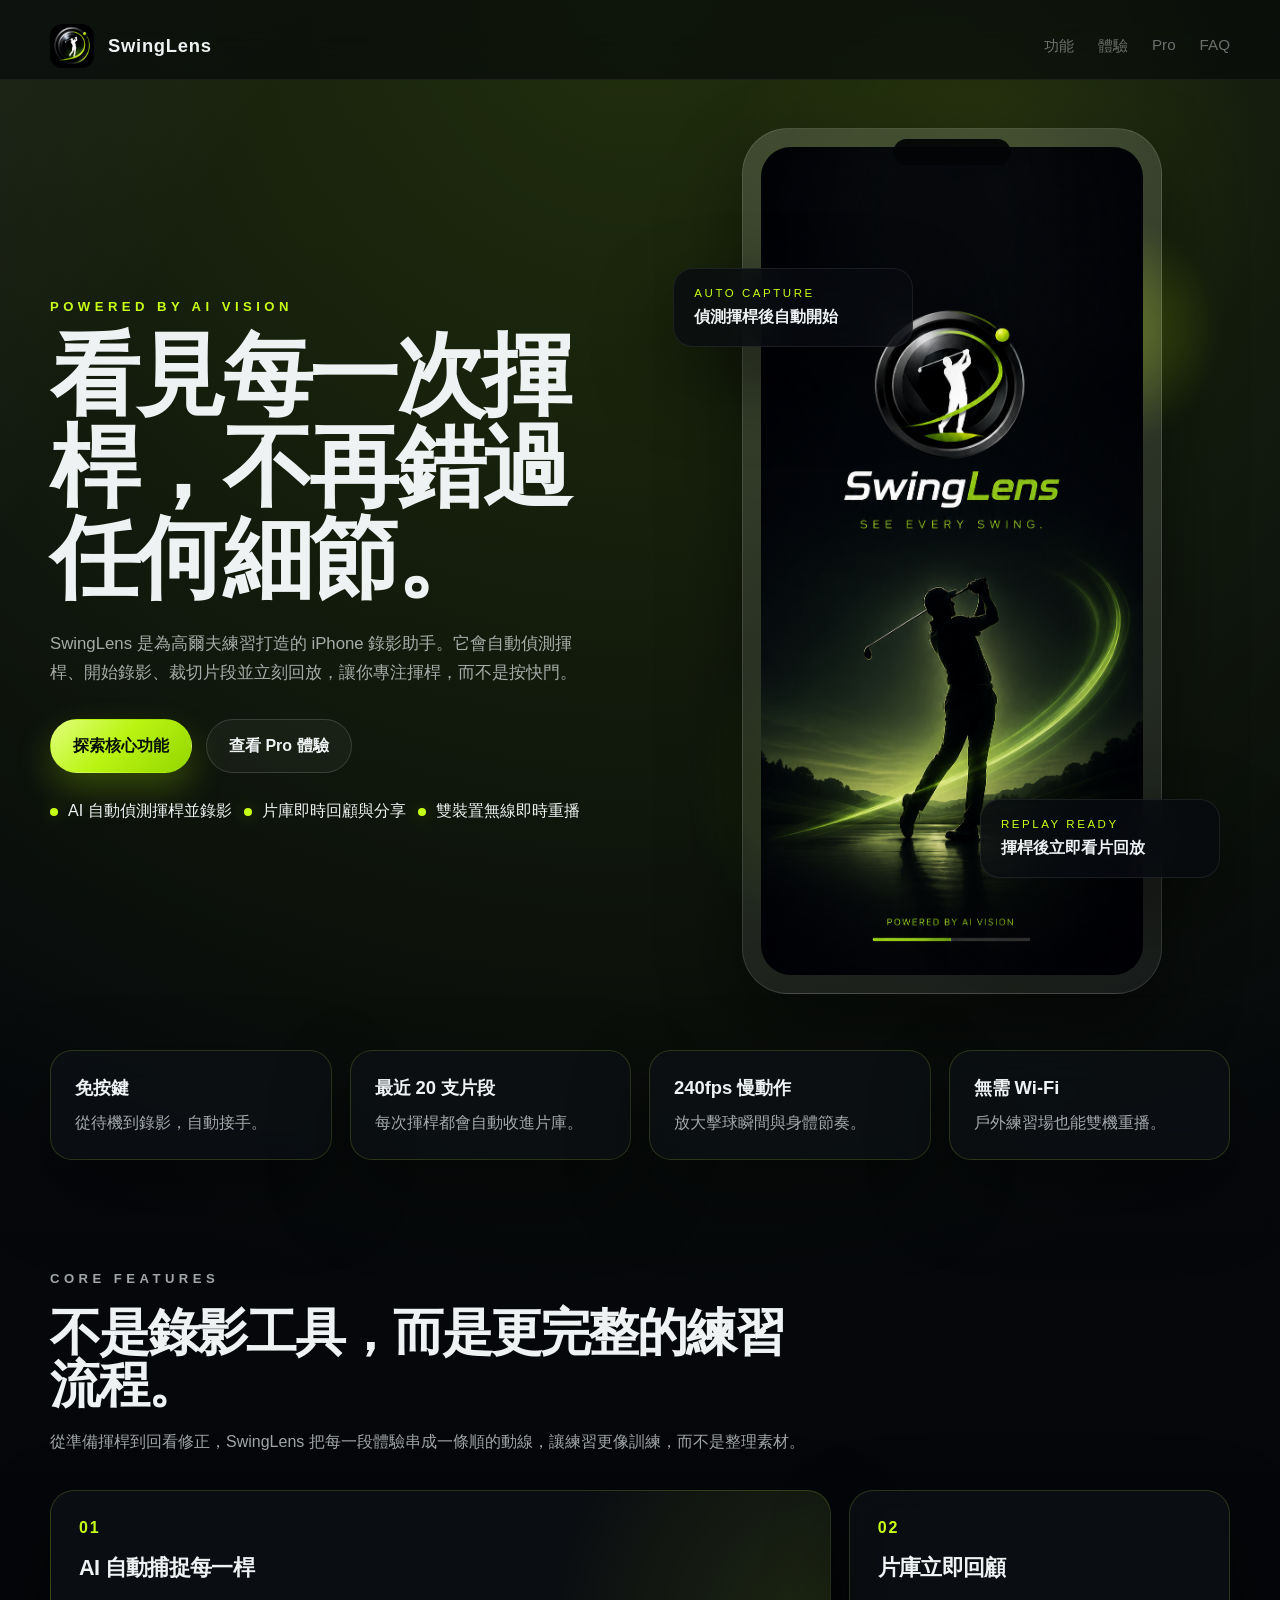
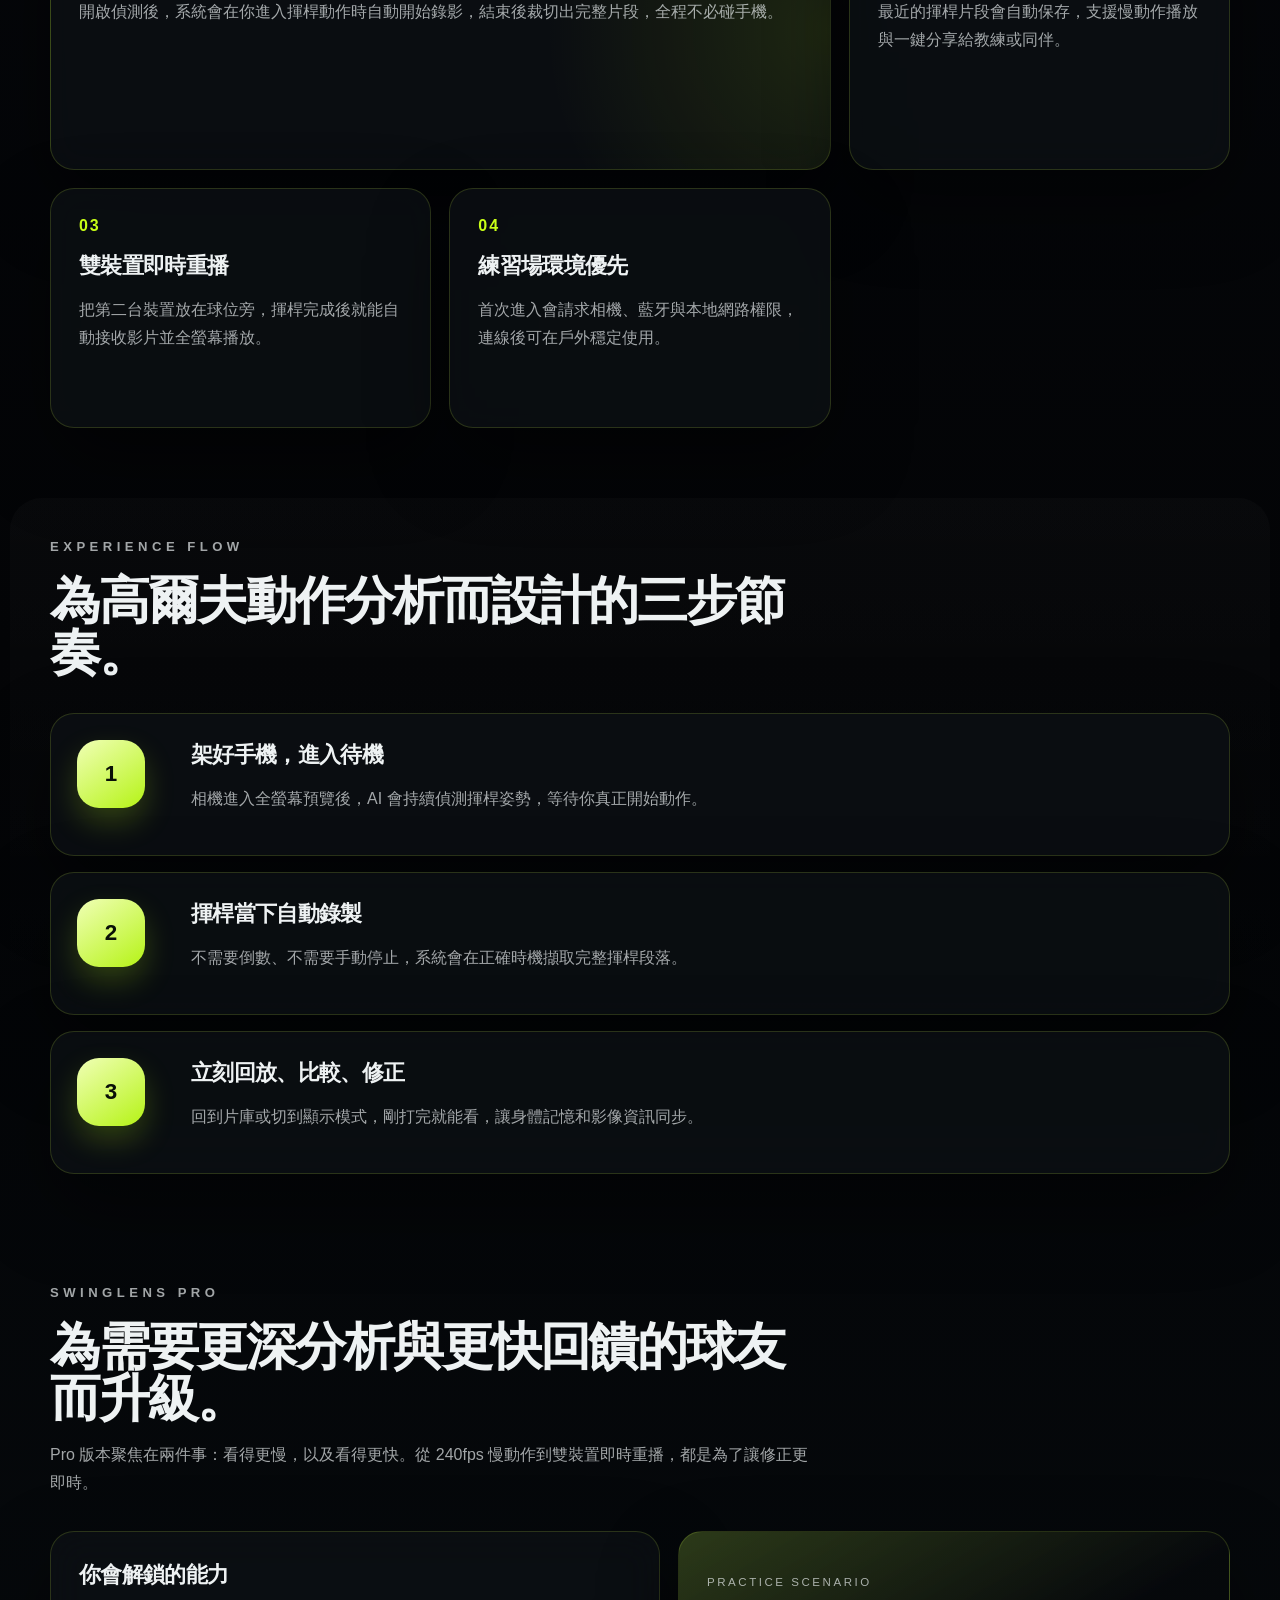
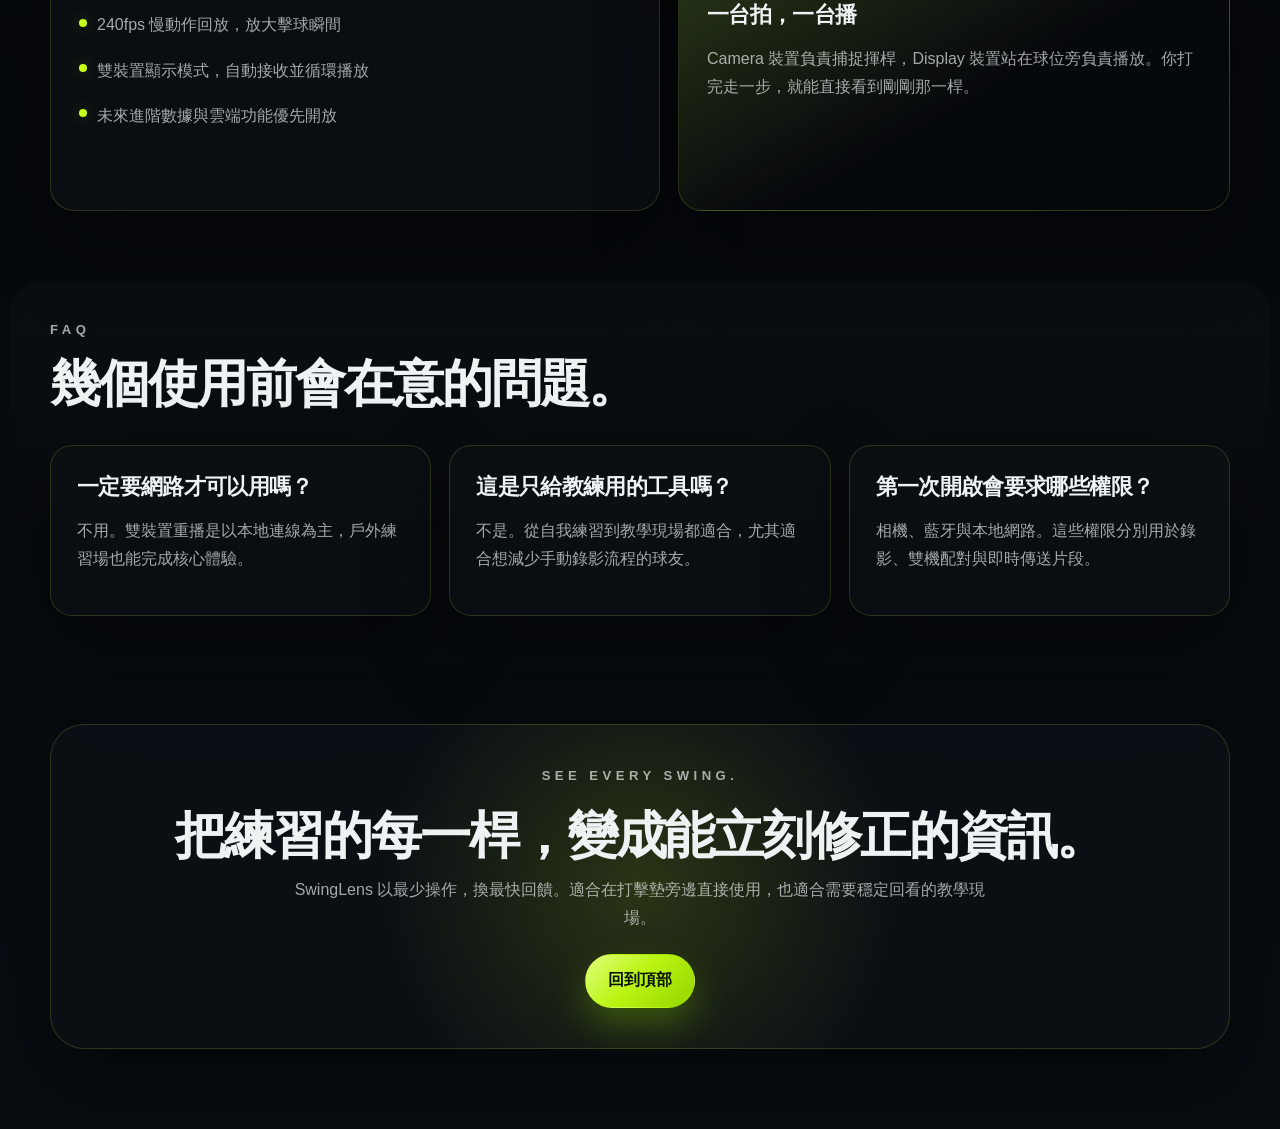
==== index.html @ b3896af9 "init" ====
<!DOCTYPE html>
<html lang="zh-Hant">
  <head>
    <meta charset="UTF-8" />
    <meta name="viewport" content="width=device-width, initial-scale=1.0" />
    <title>SwingLens | See Every Swing.</title>
    <meta
      name="description"
      content="SwingLens 以 AI 自動偵測揮桿、錄影裁切、慢動作回放與雙裝置即時重播，讓每一次練習都能被看見。"
    />
    <link rel="icon" type="image/png" href="assets/logo-icon.png" />
    <link rel="preload" href="assets/splash-screen.png" as="image" />
    <link rel="stylesheet" href="styles.css" />
  </head>
  <body>
    <div class="page-shell">
      <header class="site-header">
        <a class="brand" href="#top" aria-label="SwingLens 首頁">
          <img src="assets/logo-icon.png" alt="SwingLens 標誌" />
          <span>SwingLens</span>
        </a>
        <nav class="site-nav" aria-label="主要導覽">
          <a href="#features">功能</a>
          <a href="#experience">體驗</a>
          <a href="#pro">Pro</a>
          <a href="#faq">FAQ</a>
        </nav>
      </header>

      <main id="top">
        <section class="hero">
          <div class="hero-copy">
            <p class="eyebrow">POWERED BY AI VISION</p>
            <h1>看見每一次揮桿，不再錯過任何細節。</h1>
            <p class="hero-text">
              SwingLens 是為高爾夫練習打造的 iPhone 錄影助手。它會自動偵測揮桿、開始錄影、裁切片段並立刻回放，讓你專注揮桿，而不是按快門。
            </p>
            <div class="hero-actions">
              <a class="button button-primary" href="#features">探索核心功能</a>
              <a class="button button-secondary" href="#pro">查看 Pro 體驗</a>
            </div>
            <ul class="hero-points" aria-label="產品優勢">
              <li>AI 自動偵測揮桿並錄影</li>
              <li>片庫即時回顧與分享</li>
              <li>雙裝置無線即時重播</li>
            </ul>
          </div>

          <div class="hero-visual">
            <div class="orb orb-a"></div>
            <div class="orb orb-b"></div>
            <div class="device-frame">
              <img
                class="device-screenshot"
                src="assets/splash-screen.png"
                alt="SwingLens 啟動畫面與品牌視覺"
              />
            </div>
            <div class="metric-card metric-card-top">
              <span class="metric-label">Auto Capture</span>
              <strong>偵測揮桿後自動開始</strong>
            </div>
            <div class="metric-card metric-card-bottom">
              <span class="metric-label">Replay Ready</span>
              <strong>揮桿後立即看片回放</strong>
            </div>
          </div>
        </section>

        <section class="stats-strip" aria-label="產品特色摘要">
          <article>
            <strong>免按鍵</strong>
            <span>從待機到錄影，自動接手。</span>
          </article>
          <article>
            <strong>最近 20 支片段</strong>
            <span>每次揮桿都會自動收進片庫。</span>
          </article>
          <article>
            <strong>240fps 慢動作</strong>
            <span>放大擊球瞬間與身體節奏。</span>
          </article>
          <article>
            <strong>無需 Wi‑Fi</strong>
            <span>戶外練習場也能雙機重播。</span>
          </article>
        </section>

        <section class="section" id="features">
          <div class="section-heading">
            <p class="eyebrow">CORE FEATURES</p>
            <h2>不是錄影工具，而是更完整的練習流程。</h2>
            <p>
              從準備揮桿到回看修正，SwingLens 把每一段體驗串成一條順的動線，讓練習更像訓練，而不是整理素材。
            </p>
          </div>

          <div class="feature-grid">
            <article class="feature-card feature-card-wide">
              <span class="feature-kicker">01</span>
              <h3>AI 自動捕捉每一桿</h3>
              <p>
                開啟偵測後，系統會在你進入揮桿動作時自動開始錄影，結束後裁切出完整片段，全程不必碰手機。
              </p>
            </article>
            <article class="feature-card">
              <span class="feature-kicker">02</span>
              <h3>片庫立即回顧</h3>
              <p>最近的揮桿片段會自動保存，支援慢動作播放與一鍵分享給教練或同伴。</p>
            </article>
            <article class="feature-card">
              <span class="feature-kicker">03</span>
              <h3>雙裝置即時重播</h3>
              <p>把第二台裝置放在球位旁，揮桿完成後就能自動接收影片並全螢幕播放。</p>
            </article>
            <article class="feature-card">
              <span class="feature-kicker">04</span>
              <h3>練習場環境優先</h3>
              <p>首次進入會請求相機、藍牙與本地網路權限，連線後可在戶外穩定使用。</p>
            </article>
          </div>
        </section>

        <section class="section section-alt" id="experience">
          <div class="section-heading">
            <p class="eyebrow">EXPERIENCE FLOW</p>
            <h2>為高爾夫動作分析而設計的三步節奏。</h2>
          </div>

          <div class="timeline">
            <article class="timeline-step">
              <div class="timeline-index">1</div>
              <div>
                <h3>架好手機，進入待機</h3>
                <p>相機進入全螢幕預覽後，AI 會持續偵測揮桿姿勢，等待你真正開始動作。</p>
              </div>
            </article>
            <article class="timeline-step">
              <div class="timeline-index">2</div>
              <div>
                <h3>揮桿當下自動錄製</h3>
                <p>不需要倒數、不需要手動停止，系統會在正確時機擷取完整揮桿段落。</p>
              </div>
            </article>
            <article class="timeline-step">
              <div class="timeline-index">3</div>
              <div>
                <h3>立刻回放、比較、修正</h3>
                <p>回到片庫或切到顯示模式，剛打完就能看，讓身體記憶和影像資訊同步。</p>
              </div>
            </article>
          </div>
        </section>

        <section class="section pro-section" id="pro">
          <div class="section-heading">
            <p class="eyebrow">SWINGLENS PRO</p>
            <h2>為需要更深分析與更快回饋的球友而升級。</h2>
            <p>
              Pro 版本聚焦在兩件事：看得更慢，以及看得更快。從 240fps 慢動作到雙裝置即時重播，都是為了讓修正更即時。
            </p>
          </div>

          <div class="pro-layout">
            <article class="pro-panel">
              <h3>你會解鎖的能力</h3>
              <ul class="check-list">
                <li>240fps 慢動作回放，放大擊球瞬間</li>
                <li>雙裝置顯示模式，自動接收並循環播放</li>
                <li>未來進階數據與雲端功能優先開放</li>
              </ul>
            </article>
            <article class="pro-panel pro-panel-highlight">
              <p class="mini-label">Practice Scenario</p>
              <h3>一台拍，一台播</h3>
              <p>
                Camera 裝置負責捕捉揮桿，Display 裝置站在球位旁負責播放。你打完走一步，就能直接看到剛剛那一桿。
              </p>
            </article>
          </div>
        </section>

        <section class="section section-alt" id="faq">
          <div class="section-heading">
            <p class="eyebrow">FAQ</p>
            <h2>幾個使用前會在意的問題。</h2>
          </div>

          <div class="faq-list">
            <article>
              <h3>一定要網路才可以用嗎？</h3>
              <p>不用。雙裝置重播是以本地連線為主，戶外練習場也能完成核心體驗。</p>
            </article>
            <article>
              <h3>這是只給教練用的工具嗎？</h3>
              <p>不是。從自我練習到教學現場都適合，尤其適合想減少手動錄影流程的球友。</p>
            </article>
            <article>
              <h3>第一次開啟會要求哪些權限？</h3>
              <p>相機、藍牙與本地網路。這些權限分別用於錄影、雙機配對與即時傳送片段。</p>
            </article>
          </div>
        </section>

        <section class="cta-banner">
          <p class="eyebrow">SEE EVERY SWING.</p>
          <h2>把練習的每一桿，變成能立刻修正的資訊。</h2>
          <p>
            SwingLens 以最少操作，換最快回饋。適合在打擊墊旁邊直接使用，也適合需要穩定回看的教學現場。
          </p>
          <a class="button button-primary" href="#top">回到頂部</a>
        </section>
      </main>
    </div>
  </body>
</html>
---- styles.css ----
:root {
  --bg: #05070a;
  --panel: rgba(13, 17, 22, 0.72);
  --panel-strong: rgba(16, 22, 28, 0.92);
  --line: rgba(210, 255, 70, 0.16);
  --text: #eef2f3;
  --muted: rgba(238, 242, 243, 0.68);
  --soft: rgba(238, 242, 243, 0.42);
  --accent: #c8ff17;
  --accent-deep: #76a800;
  --accent-glow: rgba(200, 255, 23, 0.28);
  --shadow: 0 32px 80px rgba(0, 0, 0, 0.45);
  --radius-xl: 32px;
  --radius-lg: 24px;
  --radius-md: 18px;
  --width: min(1180px, calc(100vw - 40px));
}

* {
  box-sizing: border-box;
}

html {
  scroll-behavior: smooth;
}

body {
  margin: 0;
  font-family: "Segoe UI", "PingFang TC", "Noto Sans TC", sans-serif;
  color: var(--text);
  background:
    radial-gradient(circle at top, rgba(111, 160, 0, 0.24), transparent 30%),
    linear-gradient(180deg, #080b10 0%, #030406 52%, #080d11 100%);
}

body::before {
  content: "";
  position: fixed;
  inset: 0;
  pointer-events: none;
  background:
    linear-gradient(120deg, rgba(255, 255, 255, 0.04), transparent 18%),
    radial-gradient(circle at 78% 20%, rgba(200, 255, 23, 0.08), transparent 22%);
  mix-blend-mode: screen;
}

a {
  color: inherit;
  text-decoration: none;
}

img {
  display: block;
  max-width: 100%;
}

.site-header {
  position: sticky;
  top: 0;
  z-index: 10;
  display: flex;
  justify-content: space-between;
  align-items: center;
  padding: 24px 0 12px;
  width: 100%;
}

.page-shell {
  width: var(--width);
  margin: 0 auto;
  padding-bottom: 80px;
}

.site-header::before {
  content: "";
  position: absolute;
  inset: 0 calc((100vw - var(--width)) / -2);
  background: rgba(5, 7, 10, 0.62);
  border-bottom: 1px solid rgba(255, 255, 255, 0.06);
  backdrop-filter: blur(20px);
  z-index: -1;
}

.brand {
  display: inline-flex;
  align-items: center;
  gap: 14px;
  font-size: 1.15rem;
  font-weight: 700;
  letter-spacing: 0.04em;
}

.brand img {
  width: 44px;
  height: 44px;
  border-radius: 12px;
}

.site-nav {
  display: inline-flex;
  gap: 24px;
  color: var(--soft);
  font-size: 0.95rem;
}

.site-nav a:hover,
.site-nav a:focus-visible {
  color: var(--text);
}

.hero {
  display: grid;
  grid-template-columns: minmax(0, 1.02fr) minmax(360px, 0.98fr);
  gap: 44px;
  align-items: center;
  padding: 48px 0 56px;
}

.eyebrow {
  margin: 0 0 16px;
  color: var(--accent);
  font-size: 0.82rem;
  font-weight: 700;
  letter-spacing: 0.34em;
}

.hero h1,
.section h2,
.cta-banner h2 {
  margin: 0;
  line-height: 1.02;
  letter-spacing: -0.04em;
}

.hero h1 {
  max-width: 11ch;
  font-size: clamp(3rem, 7vw, 5.7rem);
}

.hero-text,
.section-heading p,
.cta-banner p,
.feature-card p,
.timeline-step p,
.faq-list p,
.pro-panel p {
  color: var(--muted);
  line-height: 1.75;
}

.hero-text {
  max-width: 58ch;
  margin: 24px 0 0;
  font-size: 1.05rem;
}

.hero-actions {
  display: flex;
  gap: 14px;
  margin-top: 32px;
}

.button {
  display: inline-flex;
  align-items: center;
  justify-content: center;
  min-height: 54px;
  padding: 0 22px;
  border-radius: 999px;
  border: 1px solid transparent;
  font-weight: 700;
  transition: transform 180ms ease, border-color 180ms ease, background 180ms ease;
}

.button:hover,
.button:focus-visible {
  transform: translateY(-1px);
}

.button-primary {
  color: #071008;
  background: linear-gradient(135deg, #e1ff7d 0%, #baf412 46%, #94d600 100%);
  box-shadow: 0 16px 34px rgba(148, 214, 0, 0.28);
}

.button-secondary {
  border-color: rgba(255, 255, 255, 0.14);
  background: rgba(255, 255, 255, 0.04);
}

.hero-points {
  display: flex;
  flex-wrap: wrap;
  gap: 12px;
  padding: 0;
  margin: 28px 0 0;
  list-style: none;
}

.hero-points li,
.check-list li {
  position: relative;
  padding-left: 18px;
}

.hero-points li::before,
.check-list li::before {
  content: "";
  position: absolute;
  left: 0;
  top: 0.7em;
  width: 8px;
  height: 8px;
  border-radius: 50%;
  background: var(--accent);
  box-shadow: 0 0 16px var(--accent-glow);
  transform: translateY(-50%);
}

.hero-visual {
  position: relative;
  min-height: 780px;
  display: flex;
  justify-content: center;
  align-items: center;
}

.device-frame {
  position: relative;
  width: min(420px, 88vw);
  padding: 18px;
  border-radius: 46px;
  background:
    linear-gradient(160deg, rgba(255, 255, 255, 0.12), rgba(255, 255, 255, 0.03)),
    rgba(255, 255, 255, 0.03);
  box-shadow: var(--shadow);
  border: 1px solid rgba(255, 255, 255, 0.12);
  overflow: hidden;
}

.device-frame::before {
  content: "";
  position: absolute;
  top: 10px;
  left: 50%;
  width: 28%;
  height: 26px;
  border-radius: 999px;
  transform: translateX(-50%);
  background: rgba(3, 4, 6, 0.92);
  z-index: 1;
}

.device-screenshot {
  width: 100%;
  aspect-ratio: 9 / 19.5;
  object-fit: cover;
  border-radius: 30px;
}

.orb {
  position: absolute;
  border-radius: 50%;
  filter: blur(10px);
}

.orb-a {
  width: 240px;
  height: 240px;
  top: 84px;
  right: 8px;
  background: radial-gradient(circle, rgba(200, 255, 23, 0.36), transparent 68%);
}

.orb-b {
  width: 340px;
  height: 340px;
  bottom: 32px;
  left: 10px;
  background: radial-gradient(circle, rgba(60, 111, 0, 0.28), transparent 70%);
}

.metric-card {
  position: absolute;
  width: 240px;
  padding: 18px 20px;
  border-radius: 20px;
  border: 1px solid rgba(255, 255, 255, 0.08);
  background: rgba(8, 11, 16, 0.78);
  backdrop-filter: blur(18px);
  box-shadow: var(--shadow);
}

.metric-card-top {
  top: 140px;
  left: 0;
}

.metric-card-bottom {
  right: 10px;
  bottom: 116px;
}

.metric-label,
.mini-label {
  display: block;
  color: var(--accent);
  font-size: 0.72rem;
  letter-spacing: 0.22em;
  text-transform: uppercase;
  margin-bottom: 8px;
}

.stats-strip,
.feature-grid,
.pro-layout,
.faq-list {
  display: grid;
  gap: 18px;
}

.stats-strip {
  grid-template-columns: repeat(4, minmax(0, 1fr));
}

.stats-strip article,
.feature-card,
.timeline-step,
.pro-panel,
.faq-list article,
.cta-banner {
  border: 1px solid var(--line);
  background: var(--panel);
  backdrop-filter: blur(18px);
  box-shadow: var(--shadow);
}

.stats-strip article {
  padding: 24px;
  border-radius: 22px;
}

.stats-strip strong {
  display: block;
  margin-bottom: 10px;
  font-size: 1.15rem;
}

.stats-strip span {
  color: var(--muted);
  line-height: 1.6;
}

.section {
  padding: 108px 0 0;
}

.section-alt {
  position: relative;
}

.section-alt::before {
  content: "";
  position: absolute;
  inset: 70px -40px -40px;
  border-radius: var(--radius-xl);
  background: linear-gradient(180deg, rgba(255, 255, 255, 0.02), transparent 72%);
  z-index: -1;
}

.section-heading {
  max-width: 760px;
  margin-bottom: 34px;
}

.section h2,
.cta-banner h2 {
  font-size: clamp(2rem, 4vw, 3.6rem);
  margin-bottom: 14px;
}

.feature-grid {
  grid-template-columns: repeat(3, minmax(0, 1fr));
}

.feature-card {
  min-height: 240px;
  padding: 28px;
  border-radius: var(--radius-lg);
}

.feature-card-wide {
  grid-column: span 2;
  min-height: 280px;
  background:
    radial-gradient(circle at right, rgba(200, 255, 23, 0.11), transparent 36%),
    var(--panel);
}

.feature-kicker {
  display: inline-block;
  margin-bottom: 16px;
  color: var(--accent);
  font-weight: 700;
  letter-spacing: 0.12em;
}

.feature-card h3,
.timeline-step h3,
.pro-panel h3,
.faq-list h3 {
  margin: 0;
  font-size: 1.35rem;
  letter-spacing: -0.03em;
}

.timeline {
  display: grid;
  gap: 16px;
}

.timeline-step {
  display: grid;
  grid-template-columns: 92px 1fr;
  gap: 22px;
  align-items: start;
  padding: 26px;
  border-radius: var(--radius-lg);
}

.timeline-index {
  display: grid;
  place-items: center;
  width: 68px;
  height: 68px;
  border-radius: 22px;
  color: #091007;
  background: linear-gradient(145deg, #f0ffb6, #b5f315);
  font-size: 1.4rem;
  font-weight: 800;
  box-shadow: 0 14px 30px rgba(181, 243, 21, 0.22);
}

.pro-layout {
  grid-template-columns: 1.05fr 0.95fr;
}

.pro-panel {
  min-height: 280px;
  padding: 28px;
  border-radius: var(--radius-lg);
}

.pro-panel-highlight {
  background:
    linear-gradient(150deg, rgba(200, 255, 23, 0.16), rgba(5, 7, 10, 0.9) 56%),
    var(--panel-strong);
}

.check-list {
  padding: 0;
  margin: 22px 0 0;
  list-style: none;
  display: grid;
  gap: 18px;
  color: var(--muted);
  line-height: 1.7;
}

.faq-list {
  grid-template-columns: repeat(3, minmax(0, 1fr));
}

.faq-list article {
  padding: 26px;
  border-radius: 22px;
}

.cta-banner {
  margin-top: 108px;
  padding: 40px;
  border-radius: 34px;
  text-align: center;
  background:
    radial-gradient(circle at center, rgba(200, 255, 23, 0.16), transparent 42%),
    rgba(13, 17, 22, 0.82);
}

.cta-banner p {
  max-width: 720px;
  margin: 0 auto 22px;
}

@media (max-width: 1100px) {
  .hero {
    grid-template-columns: 1fr;
  }

  .hero h1 {
    max-width: 13ch;
  }

  .hero-visual {
    min-height: 640px;
  }

  .stats-strip,
  .feature-grid,
  .pro-layout,
  .faq-list {
    grid-template-columns: repeat(2, minmax(0, 1fr));
  }

  .feature-card-wide {
    grid-column: span 2;
  }
}

@media (max-width: 760px) {
  .page-shell {
    width: min(100vw - 24px, 100%);
  }

  .site-header {
    flex-direction: column;
    gap: 14px;
    align-items: flex-start;
  }

  .site-nav {
    flex-wrap: wrap;
    gap: 14px 18px;
  }

  .hero {
    gap: 28px;
    padding-top: 22px;
  }

  .hero-actions {
    flex-direction: column;
  }

  .hero-visual {
    min-height: 560px;
  }

  .device-frame {
    width: min(100%, 360px);
  }

  .metric-card {
    position: static;
    width: 100%;
    margin-top: 16px;
  }

  .stats-strip,
  .feature-grid,
  .pro-layout,
  .faq-list {
    grid-template-columns: 1fr;
  }

  .feature-card-wide {
    grid-column: auto;
  }

  .timeline-step {
    grid-template-columns: 1fr;
  }

  .timeline-index {
    width: 56px;
    height: 56px;
    border-radius: 18px;
  }

  .cta-banner {
    margin-top: 84px;
    padding: 30px 20px;
  }
}
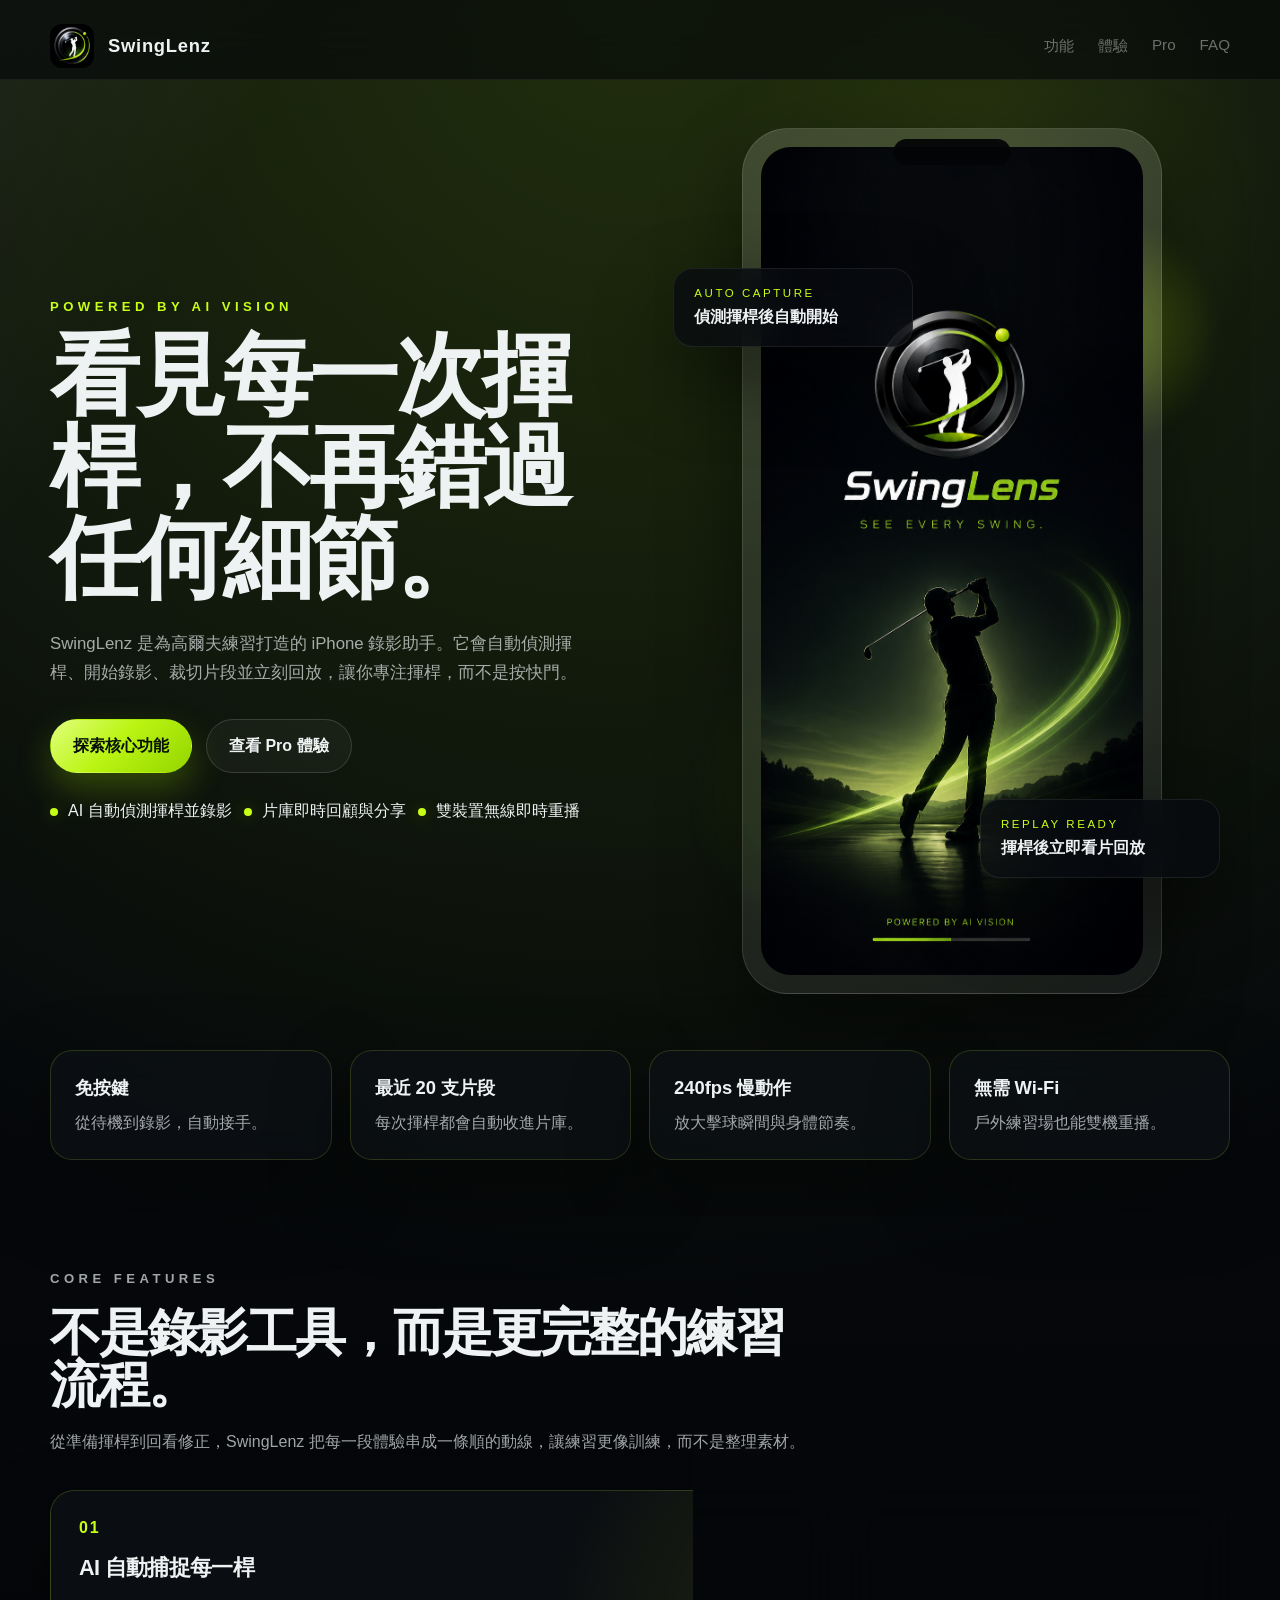
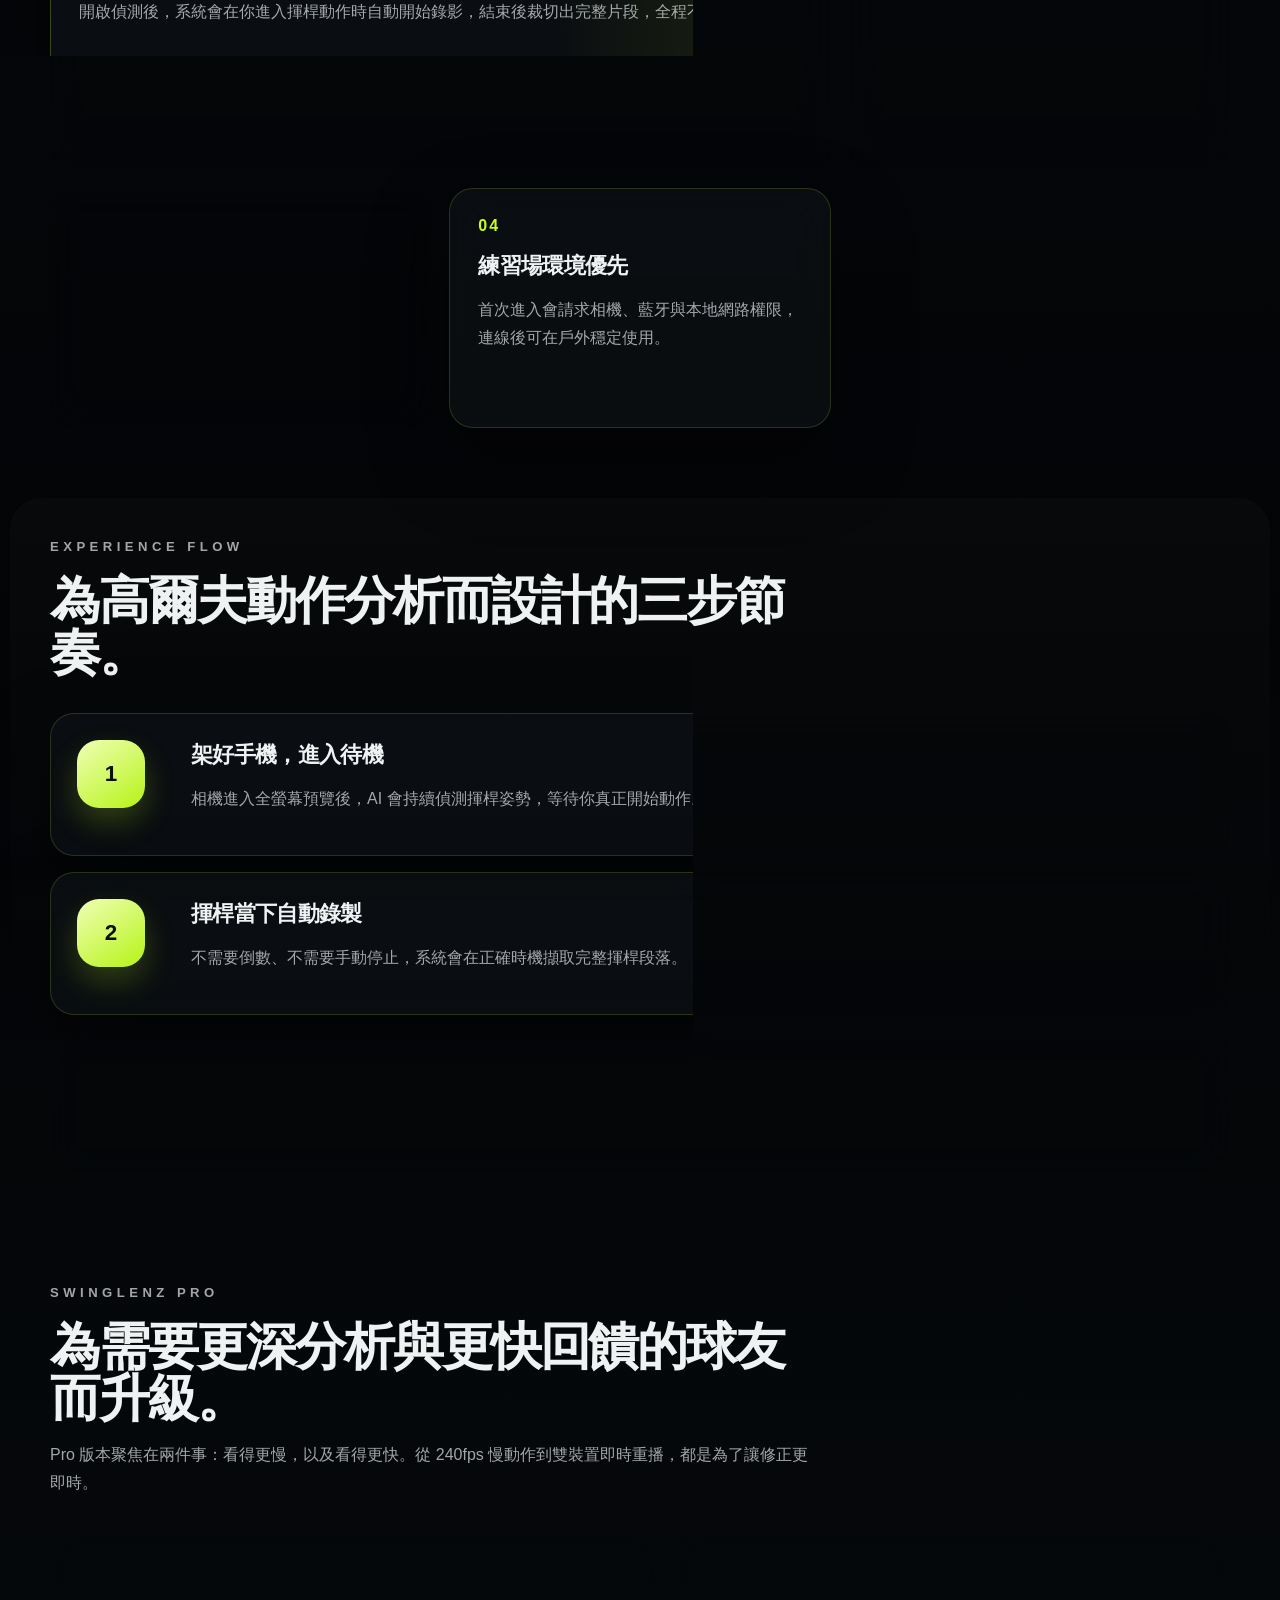
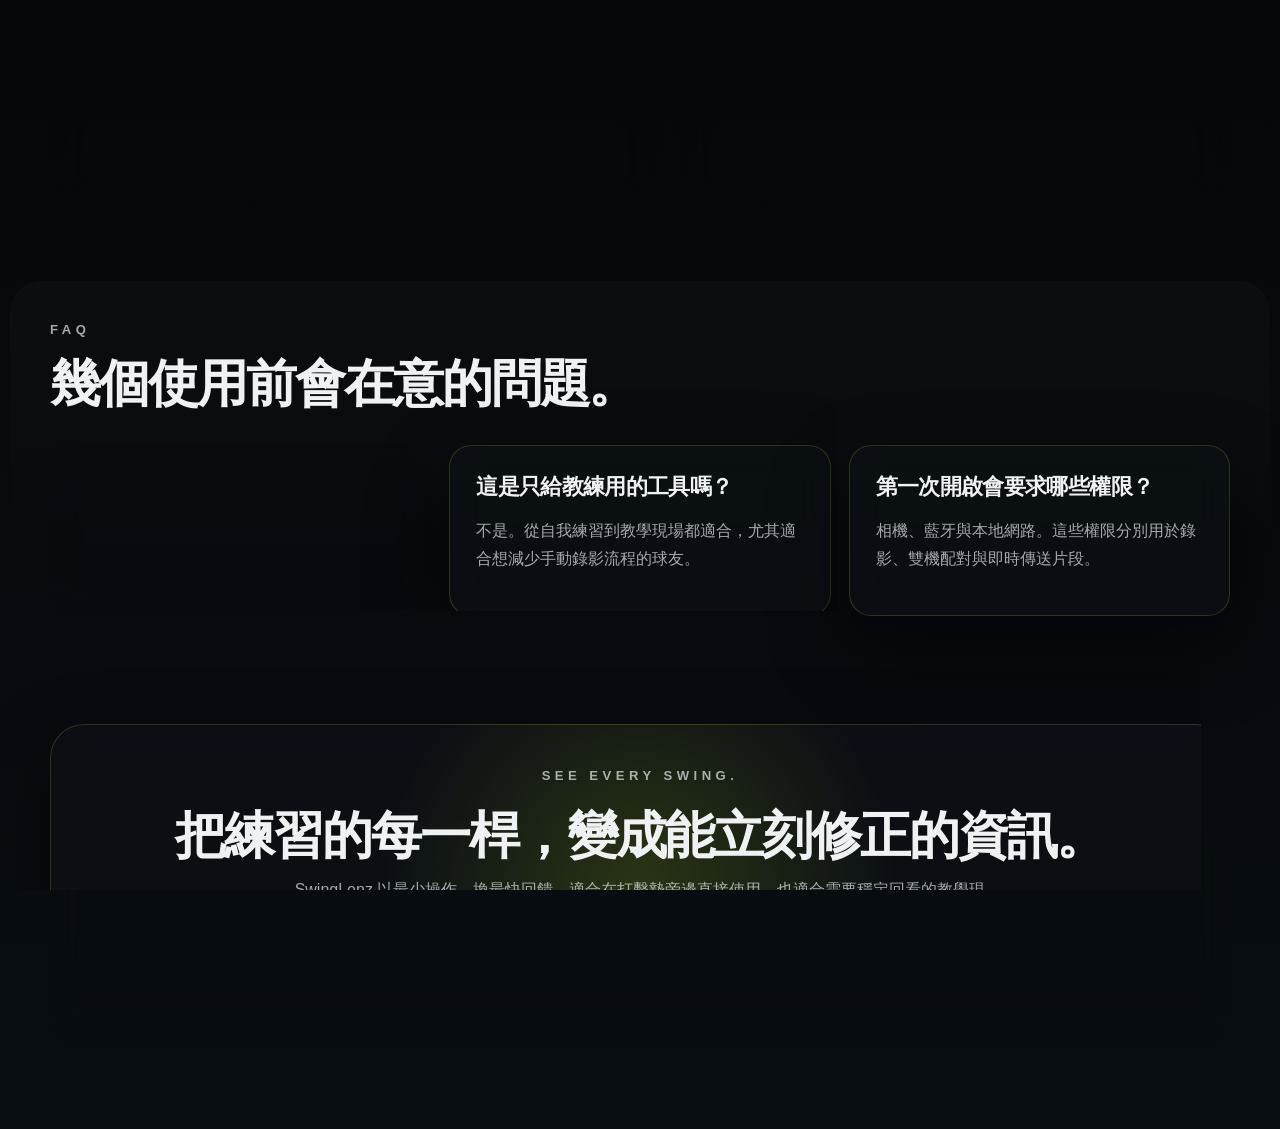
==== commit a26bb3d2: "rename" ====
--- a/index.html
+++ b/index.html
@@ -3,10 +3,10 @@
   <head>
     <meta charset="UTF-8" />
     <meta name="viewport" content="width=device-width, initial-scale=1.0" />
-    <title>SwingLens | See Every Swing.</title>
+    <title>SwingLenz | See Every Swing.</title>
     <meta
       name="description"
-      content="SwingLens 以 AI 自動偵測揮桿、錄影裁切、慢動作回放與雙裝置即時重播，讓每一次練習都能被看見。"
+      content="SwingLenz 以 AI 自動偵測揮桿、錄影裁切、慢動作回放與雙裝置即時重播，讓每一次練習都能被看見。"
     />
     <link rel="icon" type="image/png" href="assets/logo-icon.png" />
     <link rel="preload" href="assets/splash-screen.png" as="image" />
@@ -15,9 +15,9 @@
   <body>
     <div class="page-shell">
       <header class="site-header">
-        <a class="brand" href="#top" aria-label="SwingLens 首頁">
-          <img src="assets/logo-icon.png" alt="SwingLens 標誌" />
-          <span>SwingLens</span>
+        <a class="brand" href="#top" aria-label="SwingLenz 首頁">
+          <img src="assets/logo-icon.png" alt="SwingLenz 標誌" />
+          <span>SwingLenz</span>
         </a>
         <nav class="site-nav" aria-label="主要導覽">
           <a href="#features">功能</a>
@@ -33,7 +33,7 @@
             <p class="eyebrow">POWERED BY AI VISION</p>
             <h1>看見每一次揮桿，不再錯過任何細節。</h1>
             <p class="hero-text">
-              SwingLens 是為高爾夫練習打造的 iPhone 錄影助手。它會自動偵測揮桿、開始錄影、裁切片段並立刻回放，讓你專注揮桿，而不是按快門。
+              SwingLenz 是為高爾夫練習打造的 iPhone 錄影助手。它會自動偵測揮桿、開始錄影、裁切片段並立刻回放，讓你專注揮桿，而不是按快門。
             </p>
             <div class="hero-actions">
               <a class="button button-primary" href="#features">探索核心功能</a>
@@ -53,7 +53,7 @@
               <img
                 class="device-screenshot"
                 src="assets/splash-screen.png"
-                alt="SwingLens 啟動畫面與品牌視覺"
+                alt="SwingLenz 啟動畫面與品牌視覺"
               />
             </div>
             <div class="metric-card metric-card-top">
@@ -91,7 +91,7 @@
             <p class="eyebrow">CORE FEATURES</p>
             <h2>不是錄影工具，而是更完整的練習流程。</h2>
             <p>
-              從準備揮桿到回看修正，SwingLens 把每一段體驗串成一條順的動線，讓練習更像訓練，而不是整理素材。
+              從準備揮桿到回看修正，SwingLenz 把每一段體驗串成一條順的動線，讓練習更像訓練，而不是整理素材。
             </p>
           </div>
 
@@ -154,7 +154,7 @@
 
         <section class="section pro-section" id="pro">
           <div class="section-heading">
-            <p class="eyebrow">SWINGLENS PRO</p>
+            <p class="eyebrow">SWINGLENZ PRO</p>
             <h2>為需要更深分析與更快回饋的球友而升級。</h2>
             <p>
               Pro 版本聚焦在兩件事：看得更慢，以及看得更快。從 240fps 慢動作到雙裝置即時重播，都是為了讓修正更即時。
@@ -206,7 +206,7 @@
           <p class="eyebrow">SEE EVERY SWING.</p>
           <h2>把練習的每一桿，變成能立刻修正的資訊。</h2>
           <p>
-            SwingLens 以最少操作，換最快回饋。適合在打擊墊旁邊直接使用，也適合需要穩定回看的教學現場。
+            SwingLenz 以最少操作，換最快回饋。適合在打擊墊旁邊直接使用，也適合需要穩定回看的教學現場。
           </p>
           <a class="button button-primary" href="#top">回到頂部</a>
         </section>
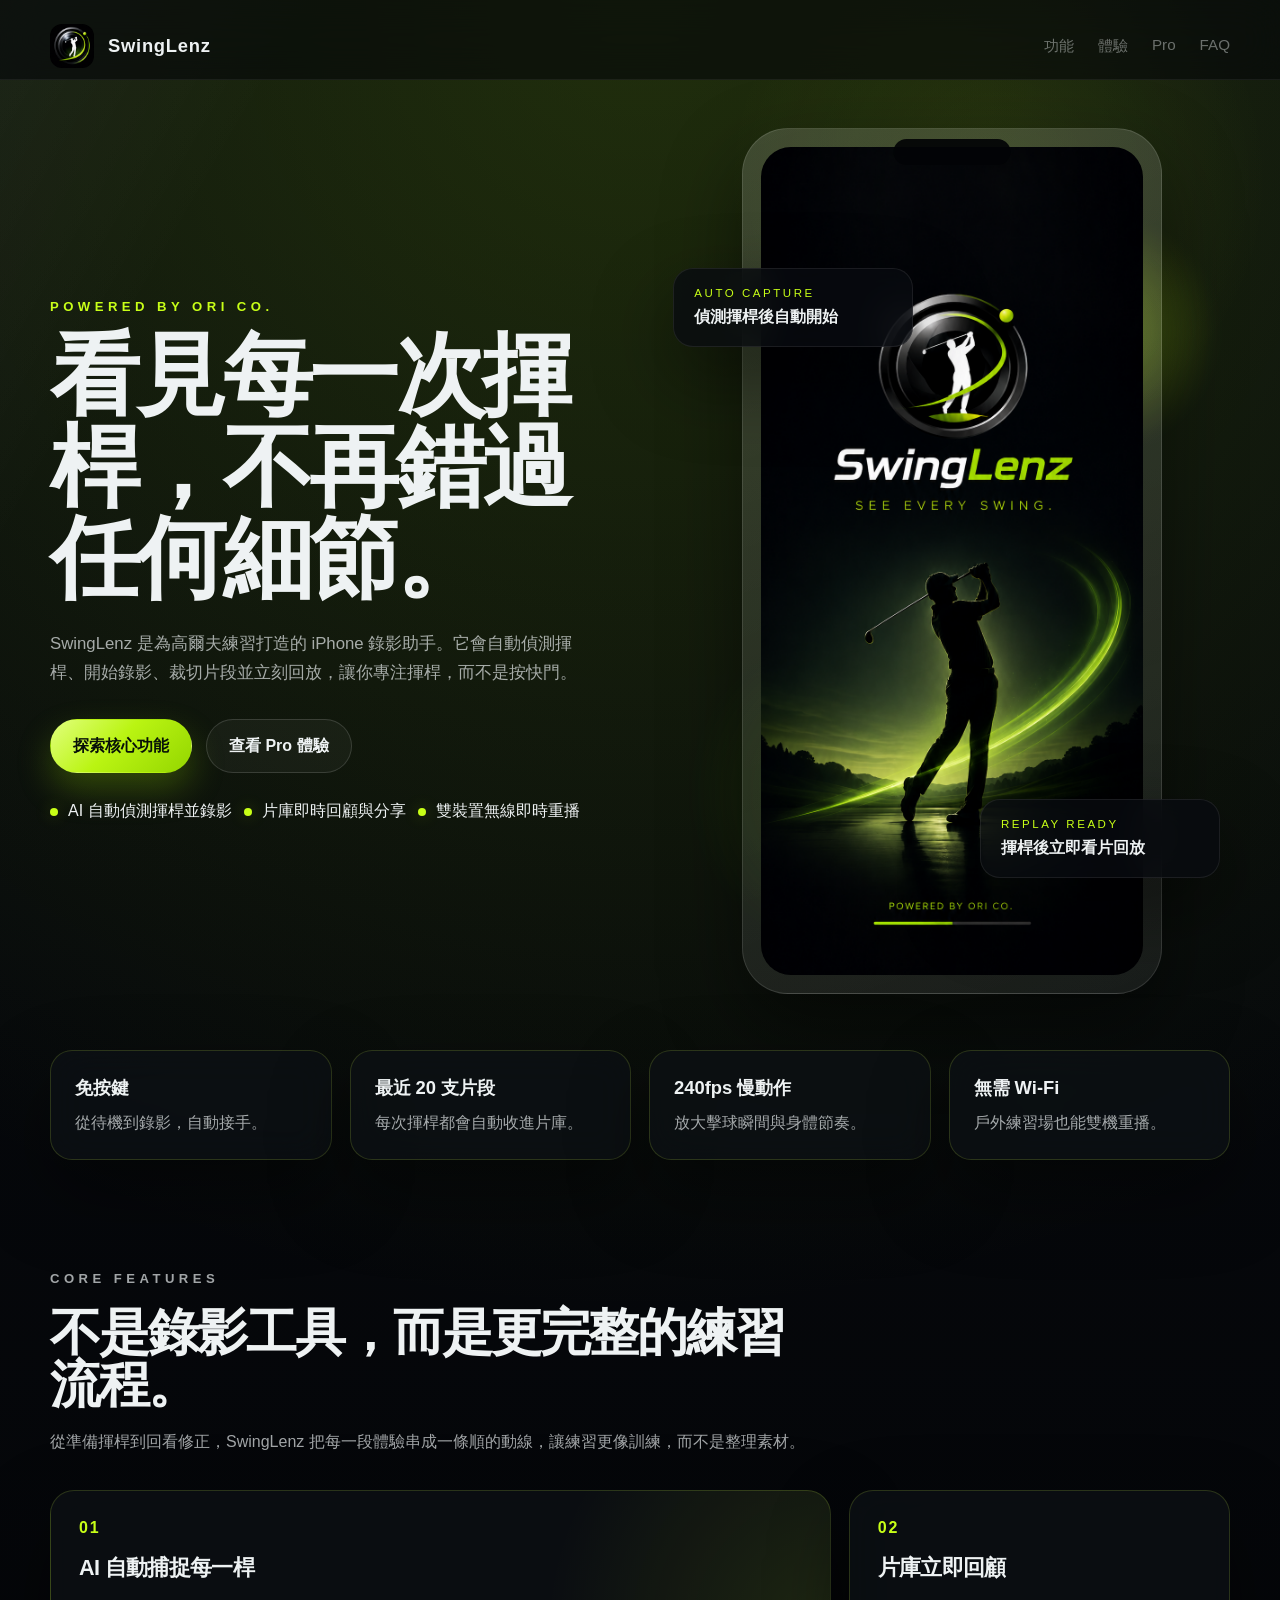
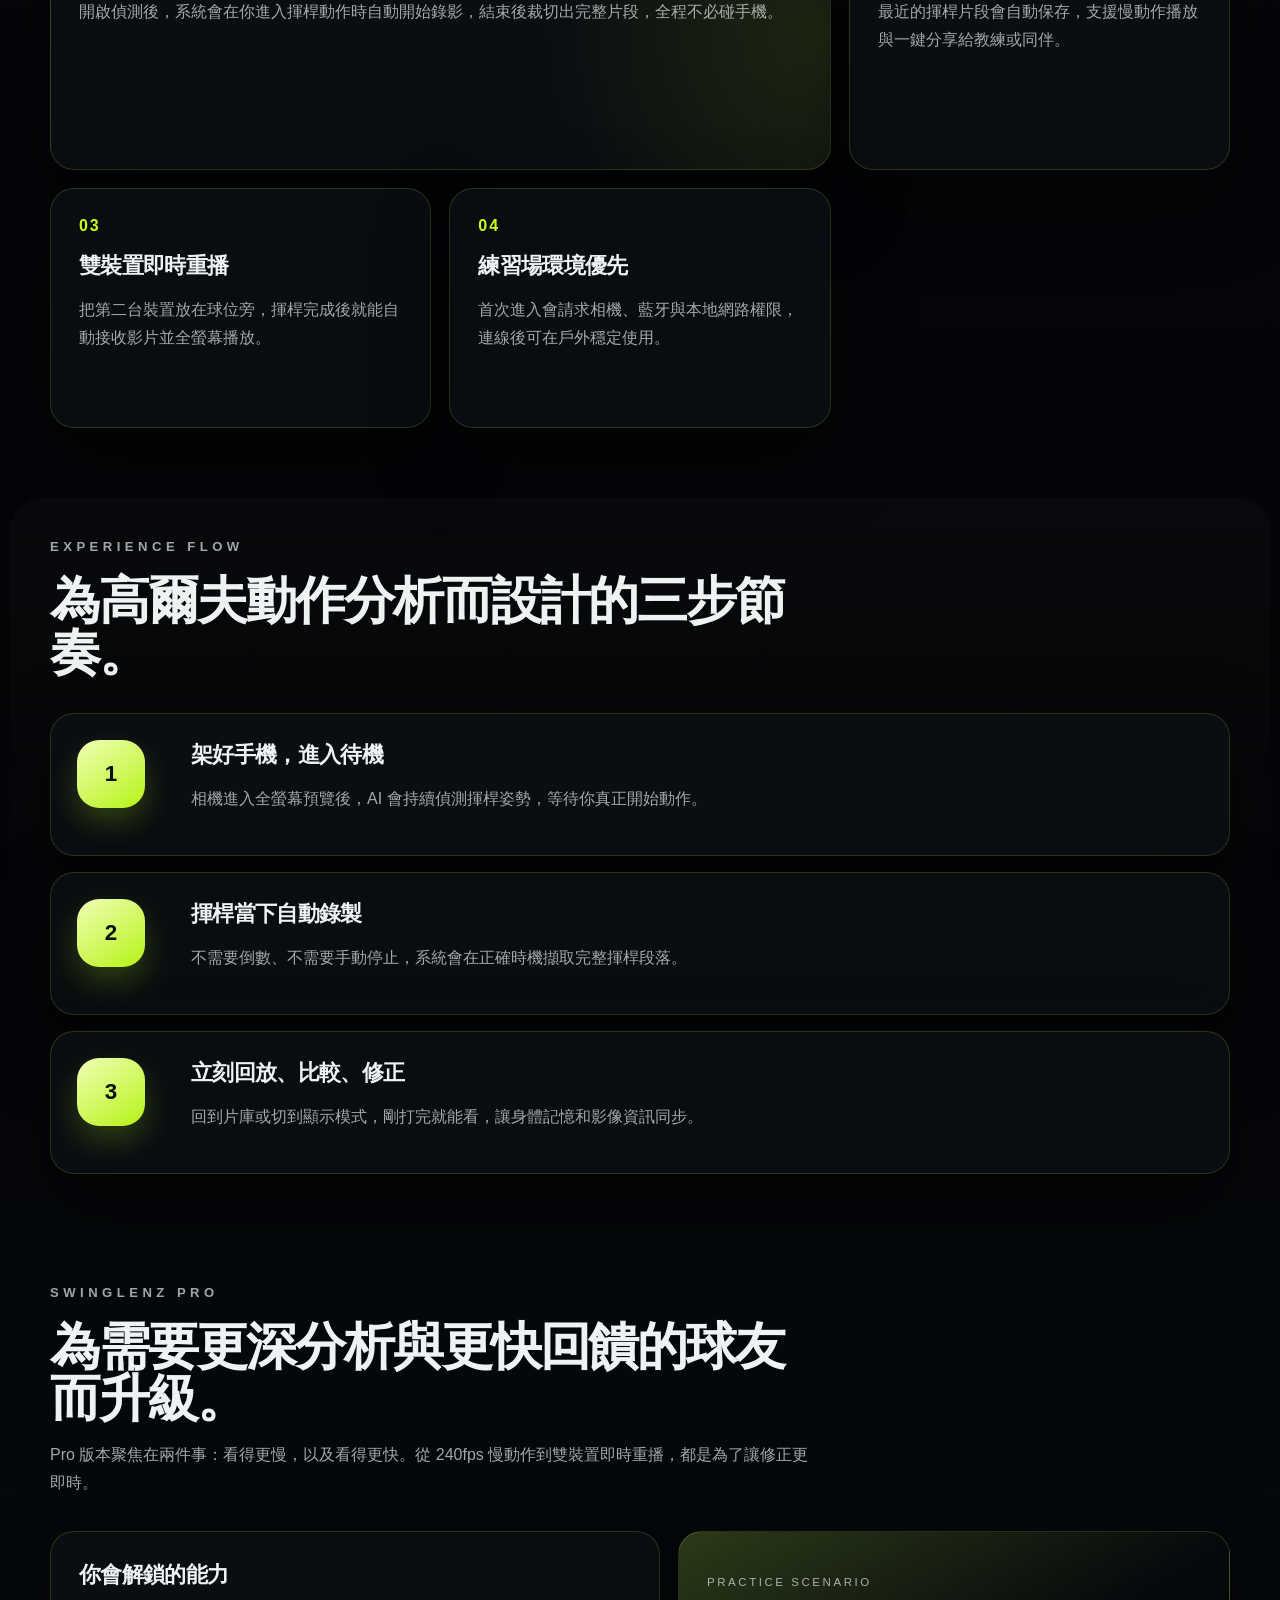
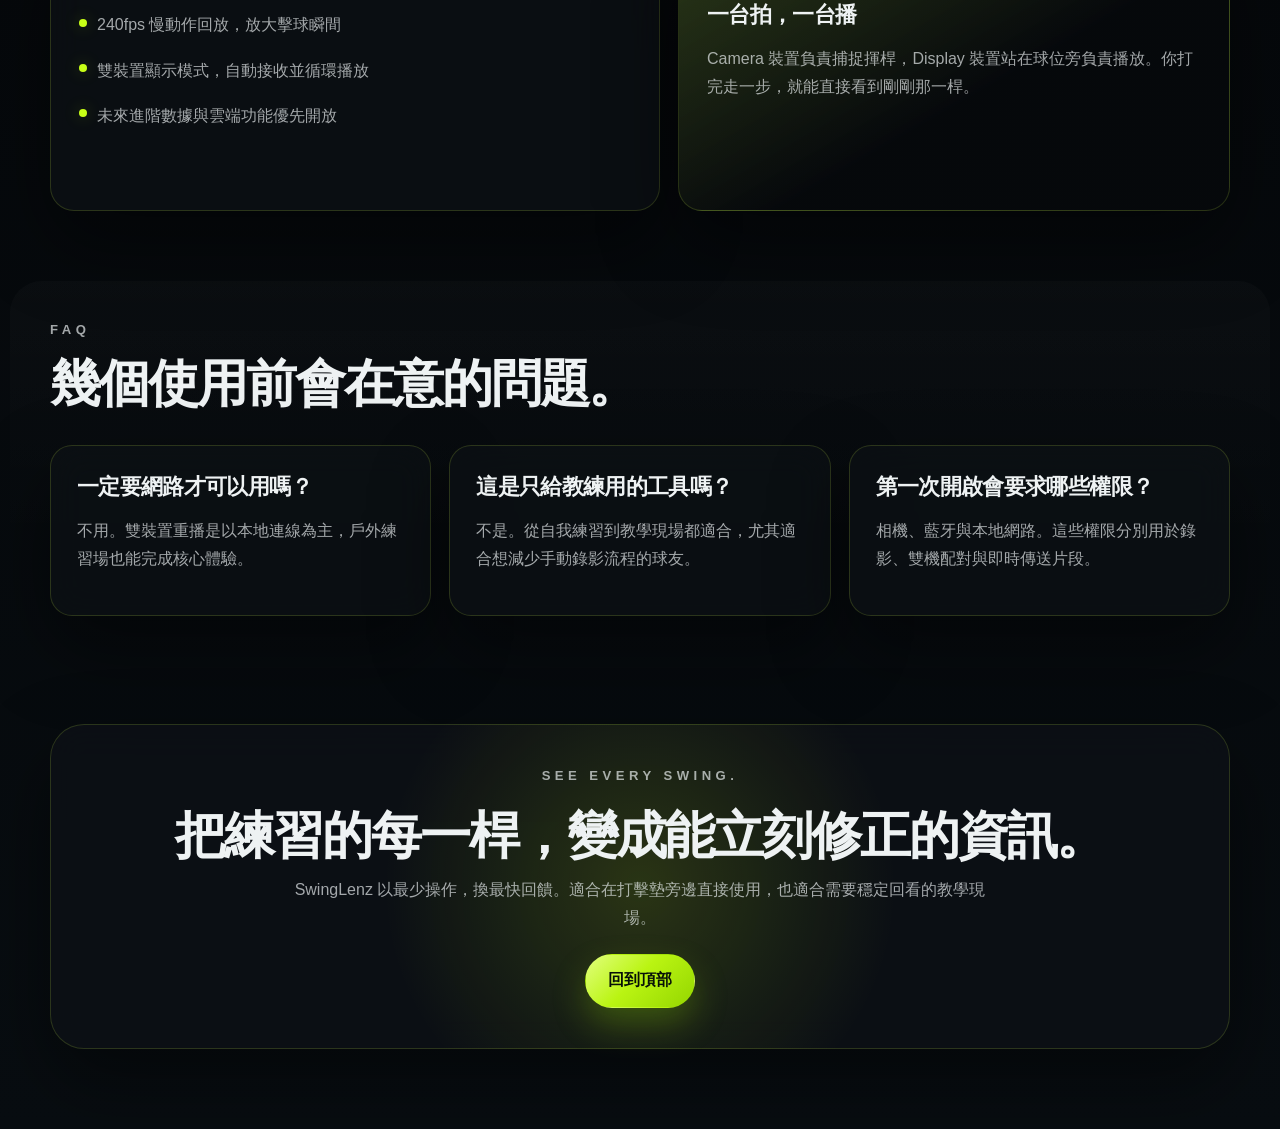
==== commit d927f479: "rwd mod" ====
--- a/index.html
+++ b/index.html
@@ -30,7 +30,7 @@
       <main id="top">
         <section class="hero">
           <div class="hero-copy">
-            <p class="eyebrow">POWERED BY AI VISION</p>
+            <p class="eyebrow">POWERED BY ORI CO.</p>
             <h1>看見每一次揮桿，不再錯過任何細節。</h1>
             <p class="hero-text">
               SwingLenz 是為高爾夫練習打造的 iPhone 錄影助手。它會自動偵測揮桿、開始錄影、裁切片段並立刻回放，讓你專注揮桿，而不是按快門。
--- a/styles.css
+++ b/styles.css
@@ -519,40 +519,184 @@
 @media (max-width: 760px) {
   .page-shell {
     width: min(100vw - 24px, 100%);
+    padding-bottom: 56px;
   }
 
   .site-header {
     flex-direction: column;
-    gap: 14px;
-    align-items: flex-start;
+    gap: 12px;
+    align-items: stretch;
+    padding: 16px 0 10px;
+  }
+
+  .brand {
+    gap: 10px;
+    font-size: 1rem;
+  }
+
+  .brand img {
+    width: 36px;
+    height: 36px;
+    border-radius: 10px;
   }
 
   .site-nav {
-    flex-wrap: wrap;
-    gap: 14px 18px;
+    width: 100%;
+    display: grid;
+    grid-template-columns: repeat(4, minmax(0, 1fr));
+    gap: 8px;
+    padding: 8px;
+    border: 1px solid rgba(255, 255, 255, 0.07);
+    border-radius: 18px;
+    background: rgba(255, 255, 255, 0.04);
+    backdrop-filter: blur(18px);
+    font-size: 0.84rem;
+  }
+
+  .site-nav a {
+    display: flex;
+    align-items: center;
+    justify-content: center;
+    min-height: 38px;
+    border-radius: 12px;
+    background: rgba(255, 255, 255, 0.03);
   }
 
   .hero {
-    gap: 28px;
-    padding-top: 22px;
+    gap: 22px;
+    padding: 18px 0 34px;
+  }
+
+  .hero-copy {
+    text-align: center;
+  }
+
+  .eyebrow {
+    display: inline-flex;
+    align-items: center;
+    justify-content: center;
+    margin: 0 auto 12px;
+    padding: 8px 12px;
+    border: 1px solid rgba(200, 255, 23, 0.16);
+    border-radius: 999px;
+    background: rgba(200, 255, 23, 0.06);
+    font-size: 0.68rem;
+    letter-spacing: 0.22em;
+  }
+
+  .hero h1 {
+    max-width: 8.6ch;
+    margin: 0 auto;
+    font-size: clamp(2.45rem, 12.8vw, 3.75rem);
+    line-height: 0.94;
+    text-wrap: balance;
+  }
+
+  .hero-text {
+    max-width: 29ch;
+    margin: 16px auto 0;
+    font-size: 0.96rem;
+    line-height: 1.68;
+    text-wrap: pretty;
   }
 
   .hero-actions {
     flex-direction: column;
+    gap: 10px;
+    margin-top: 22px;
+  }
+
+  .button {
+    width: 100%;
+    min-height: 54px;
+  }
+
+  .button-primary {
+    box-shadow: 0 14px 28px rgba(148, 214, 0, 0.24);
+  }
+
+  .hero-points {
+    display: grid;
+    gap: 10px;
+    margin: 18px 0 0;
+  }
+
+  .hero-points li {
+    padding: 13px 15px 13px 34px;
+    text-align: left;
+    border: 1px solid rgba(200, 255, 23, 0.12);
+    border-radius: 16px;
+    background: linear-gradient(180deg, rgba(255, 255, 255, 0.04), rgba(255, 255, 255, 0.02));
+    font-size: 0.93rem;
+    line-height: 1.5;
+  }
+
+  .hero-points li::before {
+    left: 16px;
   }
 
   .hero-visual {
-    min-height: 560px;
+    min-height: auto;
+    display: grid;
+    grid-template-columns: repeat(2, minmax(0, 1fr));
+    gap: 10px;
+    align-items: end;
+    padding: 10px 8px 0;
+  }
+
+  .orb-a {
+    width: 180px;
+    height: 180px;
+    top: 24px;
+    right: 4px;
+  }
+
+  .orb-b {
+    width: 220px;
+    height: 220px;
+    bottom: -4px;
+    left: 0;
   }
 
   .device-frame {
-    width: min(100%, 360px);
+    grid-column: 1 / -1;
+    width: min(68vw, 246px);
+    margin: 0 auto 2px;
+    padding: 11px;
+    border-radius: 32px;
+    background:
+      linear-gradient(180deg, rgba(255, 255, 255, 0.16), rgba(255, 255, 255, 0.03)),
+      rgba(255, 255, 255, 0.04);
+    box-shadow: 0 22px 48px rgba(0, 0, 0, 0.28);
+  }
+
+  .device-screenshot {
+    border-radius: 22px;
   }
 
   .metric-card {
     position: static;
     width: 100%;
-    margin-top: 16px;
+    min-height: 100%;
+    margin-top: 0;
+    padding: 13px 13px 15px;
+    border-radius: 18px;
+    background: linear-gradient(180deg, rgba(11, 15, 20, 0.9), rgba(8, 11, 16, 0.82));
+    box-shadow: 0 14px 28px rgba(0, 0, 0, 0.22);
+  }
+
+  .metric-label,
+  .mini-label {
+    font-size: 0.64rem;
+    margin-bottom: 6px;
+    letter-spacing: 0.18em;
+  }
+
+  .metric-card strong {
+    display: block;
+    font-size: 0.9rem;
+    line-height: 1.4;
+    letter-spacing: -0.01em;
   }
 
   .stats-strip,
@@ -562,12 +706,117 @@
     grid-template-columns: 1fr;
   }
 
+  .stats-strip {
+    gap: 12px;
+    margin-top: 4px;
+  }
+
+  .stats-strip article,
+  .feature-card,
+  .timeline-step,
+  .pro-panel,
+  .faq-list article {
+    padding: 22px;
+  }
+
+  .stats-strip article,
+  .feature-card,
+  .timeline-step,
+  .pro-panel,
+  .faq-list article,
+  .cta-banner {
+    border-radius: 22px;
+  }
+
+  .stats-strip article {
+    padding: 18px 18px 19px;
+    background:
+      linear-gradient(180deg, rgba(200, 255, 23, 0.07), rgba(255, 255, 255, 0.02) 42%),
+      rgba(13, 17, 22, 0.78);
+  }
+
+  .stats-strip strong {
+    margin-bottom: 6px;
+    font-size: 1rem;
+    letter-spacing: -0.02em;
+  }
+
+  .stats-strip span {
+    font-size: 0.92rem;
+    line-height: 1.55;
+  }
+
+  .section {
+    padding: 68px 0 0;
+  }
+
+  .section-alt::before {
+    inset: 38px -12px -10px;
+    border-radius: 24px;
+  }
+
+  .section-heading {
+    margin-bottom: 24px;
+    text-align: center;
+  }
+
+  .section h2,
+  .cta-banner h2 {
+    font-size: clamp(1.9rem, 9vw, 2.7rem);
+    margin-bottom: 10px;
+  }
+
+  .section-heading p,
+  .cta-banner p {
+    max-width: 34ch;
+    margin-left: auto;
+    margin-right: auto;
+  }
+
+  .feature-grid {
+    gap: 14px;
+  }
+
   .feature-card-wide {
     grid-column: auto;
+    min-height: 0;
+    background:
+      radial-gradient(circle at top right, rgba(200, 255, 23, 0.12), transparent 34%),
+      var(--panel);
+  }
+
+  .feature-card {
+    min-height: 0;
+    padding: 22px 20px;
+  }
+
+  .feature-kicker {
+    margin-bottom: 12px;
+    font-size: 0.82rem;
+    letter-spacing: 0.16em;
+  }
+
+  .feature-card h3,
+  .timeline-step h3,
+  .pro-panel h3,
+  .faq-list h3 {
+    font-size: 1.22rem;
+  }
+
+  .feature-card p {
+    margin-top: 12px;
+    font-size: 0.95rem;
+    line-height: 1.62;
+  }
+
+  .timeline {
+    gap: 12px;
   }
 
   .timeline-step {
     grid-template-columns: 1fr;
+    gap: 16px;
+    padding: 22px 20px;
   }
 
   .timeline-index {
@@ -576,8 +825,357 @@
     border-radius: 18px;
   }
 
+  .timeline-step p {
+    margin-top: 10px;
+    font-size: 0.95rem;
+    line-height: 1.62;
+  }
+
+  .timeline-step > div:last-child,
+  .pro-panel,
+  .faq-list article,
   .cta-banner {
-    margin-top: 84px;
-    padding: 30px 20px;
-  }
-}
+    text-wrap: pretty;
+  }
+
+  .pro-layout {
+    gap: 14px;
+  }
+
+  .pro-panel {
+    min-height: 0;
+    padding: 22px 20px;
+  }
+
+  .pro-panel-highlight {
+    background:
+      linear-gradient(160deg, rgba(200, 255, 23, 0.18), rgba(5, 7, 10, 0.92) 52%),
+      var(--panel-strong);
+  }
+
+  .check-list {
+    gap: 14px;
+    margin-top: 18px;
+    font-size: 0.95rem;
+  }
+
+  .faq-list {
+    gap: 14px;
+  }
+
+  .faq-list article {
+    padding: 22px 20px;
+  }
+
+  .faq-list p {
+    margin-top: 10px;
+    font-size: 0.95rem;
+    line-height: 1.62;
+  }
+
+  .cta-banner {
+    margin-top: 76px;
+    padding: 28px 20px;
+    border-radius: 26px;
+    background:
+      radial-gradient(circle at center, rgba(200, 255, 23, 0.18), transparent 40%),
+      linear-gradient(180deg, rgba(13, 17, 22, 0.9), rgba(8, 11, 16, 0.92));
+  }
+
+  .cta-banner .eyebrow {
+    margin-bottom: 10px;
+  }
+
+  .cta-banner p {
+    margin-bottom: 18px;
+  }
+}
+
+@media (max-width: 480px) {
+  .page-shell {
+    width: min(100vw - 20px, 100%);
+  }
+
+  .site-nav {
+    grid-template-columns: repeat(2, minmax(0, 1fr));
+    font-size: 0.82rem;
+  }
+
+  .hero h1 {
+    max-width: 8ch;
+    font-size: clamp(2.2rem, 12.8vw, 3.2rem);
+  }
+
+  .hero-text,
+  .section-heading p,
+  .cta-banner p,
+  .feature-card p,
+  .timeline-step p,
+  .faq-list p,
+  .pro-panel p,
+  .check-list {
+    font-size: 0.95rem;
+  }
+
+  .hero-visual {
+    grid-template-columns: repeat(2, minmax(0, 1fr));
+    gap: 10px;
+    padding: 10px 8px 0;
+  }
+
+  .device-frame {
+    grid-column: 1 / -1;
+    width: min(74vw, 228px);
+  }
+
+  .metric-card {
+    min-height: auto;
+    padding: 13px 12px 14px;
+  }
+
+  .metric-card strong {
+    font-size: 0.9rem;
+  }
+
+  .stats-strip article,
+  .feature-card,
+  .timeline-step,
+  .pro-panel,
+  .faq-list article,
+  .cta-banner {
+    padding: 20px;
+  }
+
+  .timeline-step,
+  .pro-panel,
+  .faq-list article {
+    padding: 20px 18px;
+  }
+}
+
+@media (max-width: 430px) {
+  .page-shell {
+    width: min(100vw - 18px, 100%);
+  }
+
+  .site-header {
+    gap: 10px;
+  }
+
+  .site-nav {
+    gap: 7px;
+    padding: 7px;
+  }
+
+  .site-nav a {
+    min-height: 36px;
+  }
+
+  .hero {
+    gap: 18px;
+    padding-top: 14px;
+  }
+
+  .eyebrow {
+    padding: 7px 11px;
+    font-size: 0.64rem;
+  }
+
+  .hero h1 {
+    max-width: 7.3ch;
+    font-size: clamp(2rem, 11.6vw, 2.72rem);
+  }
+
+  .hero-text {
+    max-width: 28ch;
+    font-size: 0.92rem;
+  }
+
+  .section {
+    padding-top: 62px;
+  }
+
+  .hero-actions {
+    gap: 9px;
+    margin-top: 20px;
+  }
+
+  .button {
+    min-height: 52px;
+  }
+
+  .hero-points li {
+    padding: 12px 14px 12px 32px;
+    font-size: 0.9rem;
+  }
+
+  .hero-points li::before {
+    left: 14px;
+  }
+
+  .hero-visual {
+    gap: 8px;
+    padding: 4px 4px 0;
+  }
+
+  .device-frame {
+    width: min(70vw, 204px);
+    border-radius: 28px;
+  }
+
+  .device-screenshot {
+    border-radius: 20px;
+  }
+
+  .metric-card {
+    padding: 11px 11px 12px;
+    border-radius: 16px;
+  }
+
+  .metric-label,
+  .mini-label {
+    font-size: 0.58rem;
+  }
+
+  .metric-card strong {
+    font-size: 0.8rem;
+    line-height: 1.36;
+  }
+
+  .stats-strip article,
+  .feature-card,
+  .timeline-step,
+  .pro-panel,
+  .faq-list article,
+  .cta-banner {
+    padding: 18px;
+  }
+
+  .timeline-step,
+  .pro-panel,
+  .faq-list article {
+    padding: 18px 17px;
+  }
+
+  .timeline {
+    gap: 10px;
+  }
+
+  .stats-strip {
+    gap: 10px;
+  }
+
+  .stats-strip article {
+    padding: 16px 16px 17px;
+  }
+
+  .stats-strip strong {
+    font-size: 0.96rem;
+  }
+
+  .stats-strip span,
+  .feature-card p {
+    font-size: 0.9rem;
+  }
+
+  .feature-grid {
+    gap: 12px;
+  }
+
+  .feature-card {
+    padding: 20px 18px;
+  }
+
+  .feature-kicker {
+    margin-bottom: 10px;
+    font-size: 0.76rem;
+  }
+
+  .feature-card h3,
+  .timeline-step h3,
+  .pro-panel h3,
+  .faq-list h3 {
+    font-size: 1.12rem;
+  }
+
+  .check-list,
+  .timeline-step p,
+  .faq-list p {
+    font-size: 0.9rem;
+  }
+}
+
+@media (max-width: 390px) {
+  .site-nav {
+    font-size: 0.78rem;
+  }
+
+  .hero h1 {
+    max-width: 7ch;
+    font-size: clamp(1.9rem, 11.2vw, 2.45rem);
+  }
+
+  .hero-text {
+    max-width: 27ch;
+    font-size: 0.9rem;
+  }
+
+  .hero-visual {
+    grid-template-columns: 1fr;
+  }
+
+  .device-frame {
+    width: min(72vw, 196px);
+  }
+
+  .metric-card {
+    padding: 12px 13px 13px;
+  }
+
+  .timeline-step,
+  .pro-panel,
+  .faq-list article {
+    padding-left: 16px;
+    padding-right: 16px;
+  }
+}
+
+@media (max-width: 375px) {
+  .page-shell {
+    width: min(100vw - 16px, 100%);
+  }
+
+  .hero h1 {
+    max-width: 6.7ch;
+    font-size: clamp(1.76rem, 10.7vw, 2.22rem);
+  }
+
+  .hero-text,
+  .section-heading p,
+  .cta-banner p,
+  .feature-card p,
+  .timeline-step p,
+  .faq-list p,
+  .pro-panel p,
+  .check-list,
+  .hero-points li,
+  .stats-strip span {
+    font-size: 0.88rem;
+  }
+
+  .cta-banner {
+    margin-top: 68px;
+    padding: 24px 18px;
+  }
+
+  .device-frame {
+    width: min(72vw, 188px);
+  }
+
+  .feature-card h3,
+  .timeline-step h3,
+  .pro-panel h3,
+  .faq-list h3 {
+    font-size: 1.08rem;
+  }
+}
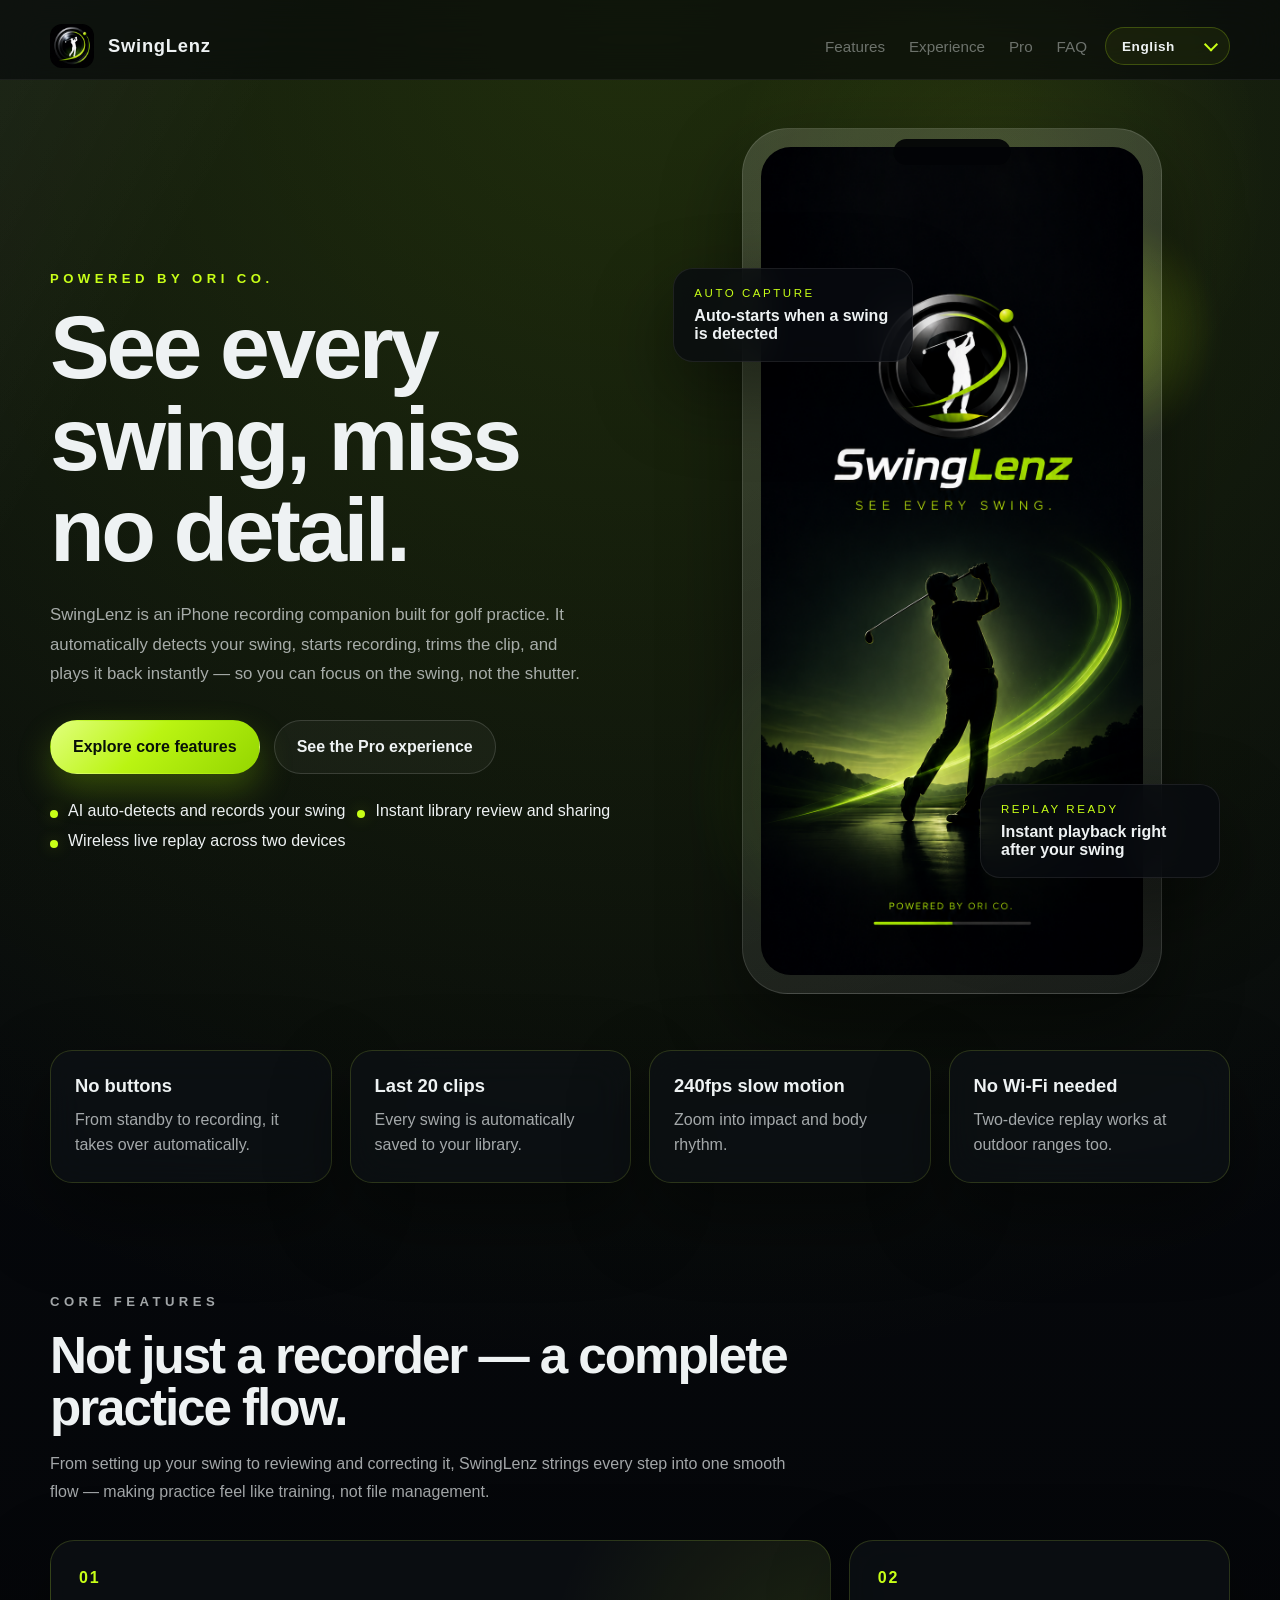
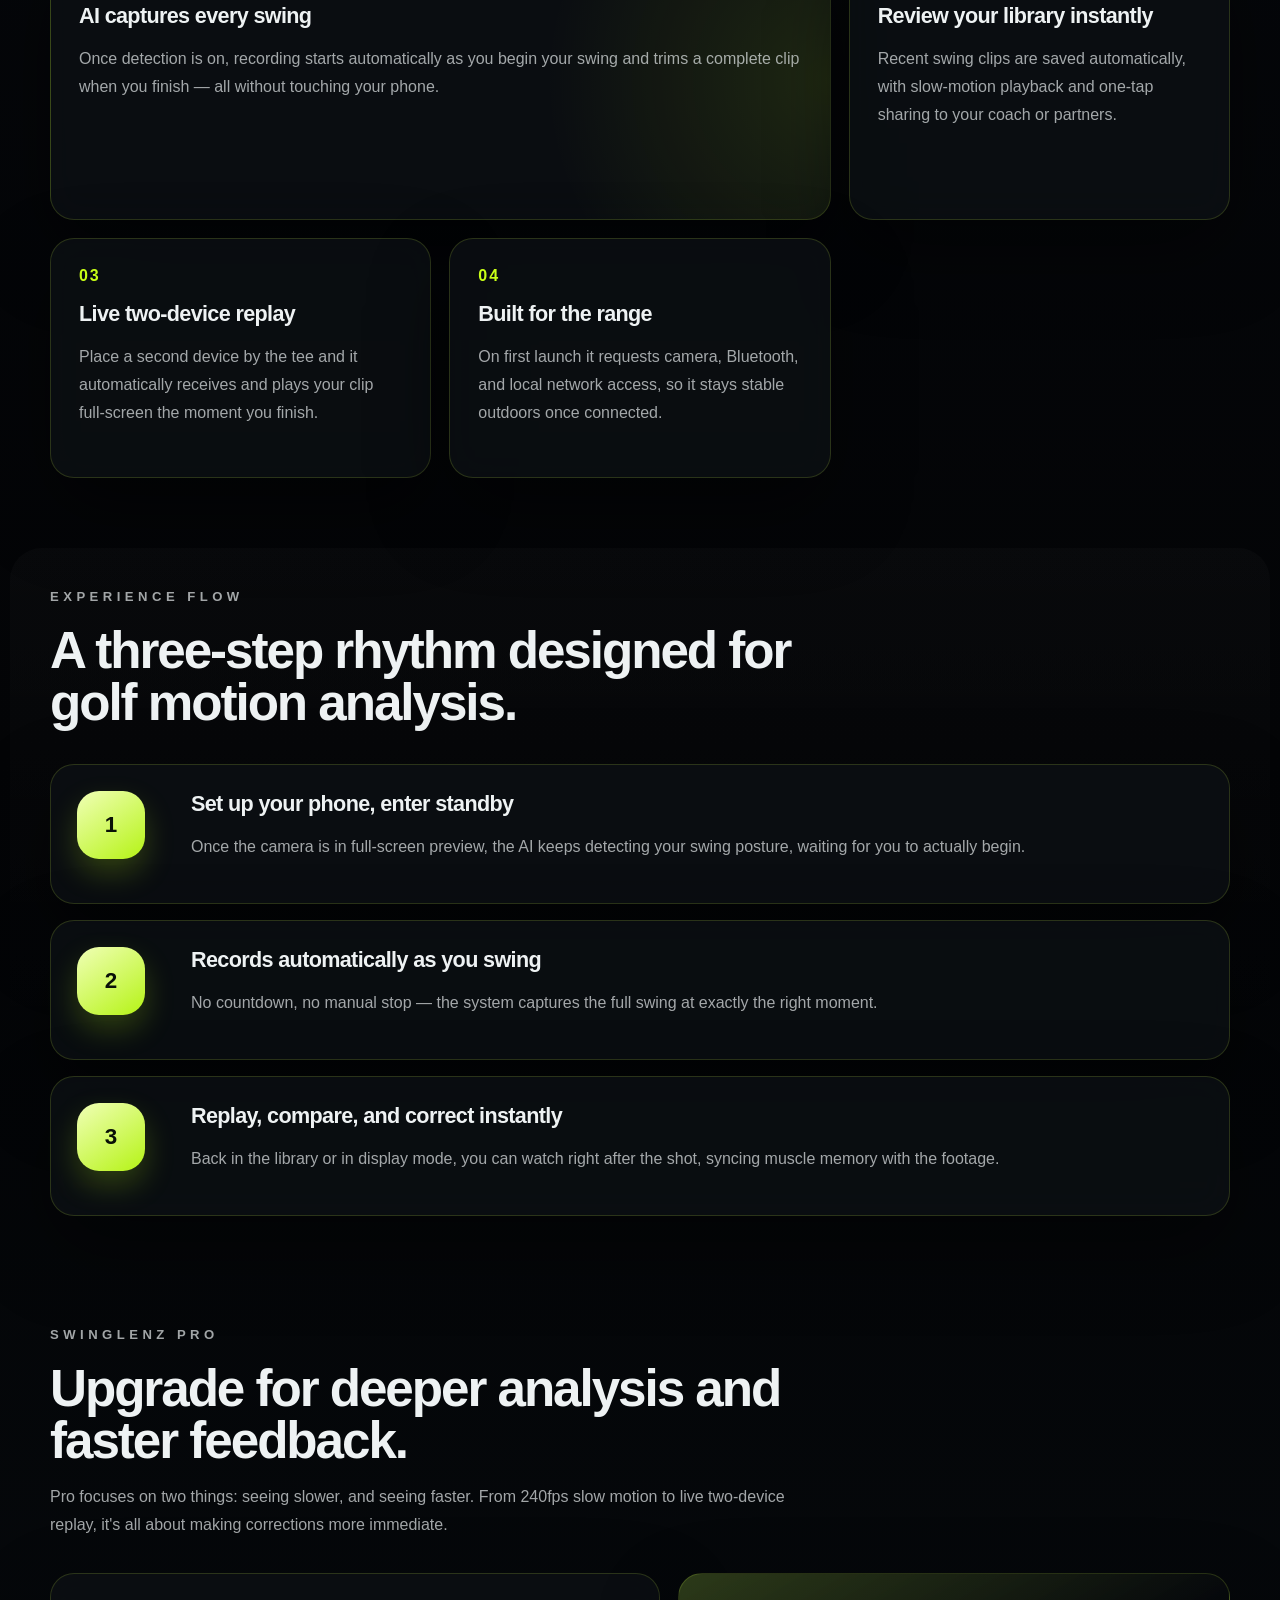
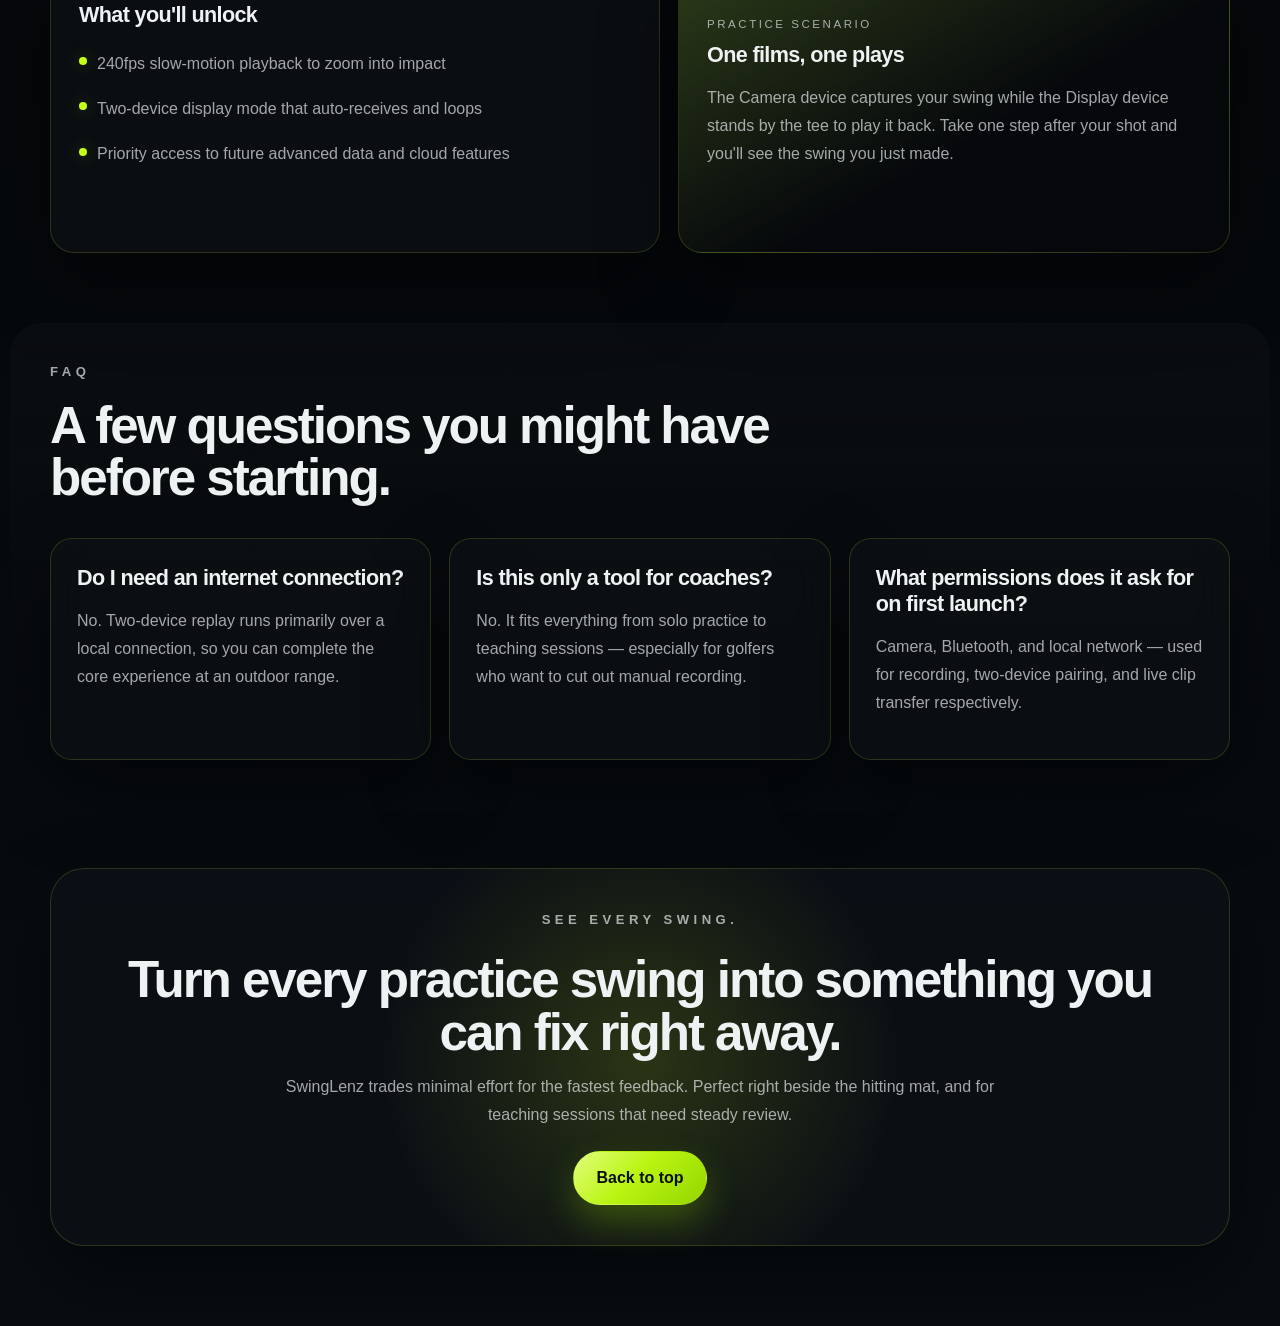
==== commit 30489ed1: "多語系" ====
--- a/index.html
+++ b/index.html
@@ -6,6 +6,7 @@
     <title>SwingLenz | See Every Swing.</title>
     <meta
       name="description"
+      data-i18n="meta.description"
       content="SwingLenz 以 AI 自動偵測揮桿、錄影裁切、慢動作回放與雙裝置即時重播，讓每一次練習都能被看見。"
     />
     <link rel="icon" type="image/png" href="assets/logo-icon.png" />
@@ -15,34 +16,47 @@
   <body>
     <div class="page-shell">
       <header class="site-header">
-        <a class="brand" href="#top" aria-label="SwingLenz 首頁">
-          <img src="assets/logo-icon.png" alt="SwingLenz 標誌" />
+        <a class="brand" href="#top" data-i18n-aria="brand.aria" aria-label="SwingLenz 首頁">
+          <img src="assets/logo-icon.png" alt="SwingLenz 標誌" data-i18n-alt="brand.alt" />
           <span>SwingLenz</span>
         </a>
-        <nav class="site-nav" aria-label="主要導覽">
-          <a href="#features">功能</a>
-          <a href="#experience">體驗</a>
-          <a href="#pro">Pro</a>
-          <a href="#faq">FAQ</a>
-        </nav>
+        <div class="header-actions">
+          <nav class="site-nav" data-i18n-aria="nav.aria" aria-label="主要導覽">
+            <a href="#features" data-i18n="nav.features">功能</a>
+            <a href="#experience" data-i18n="nav.experience">體驗</a>
+            <a href="#pro">Pro</a>
+            <a href="#faq">FAQ</a>
+          </nav>
+          <div class="lang-select">
+            <select id="langSelect" aria-label="切換語言 / Switch language / 言語切り替え">
+              <option value="zh">中文</option>
+              <option value="en">English</option>
+              <option value="ja">日本語</option>
+              <option value="de">Deutsch</option>
+              <option value="fr">Français</option>
+              <option value="es">Español</option>
+              <option value="pt">Português</option>
+            </select>
+          </div>
+        </div>
       </header>
 
       <main id="top">
         <section class="hero">
           <div class="hero-copy">
             <p class="eyebrow">POWERED BY ORI CO.</p>
-            <h1>看見每一次揮桿，不再錯過任何細節。</h1>
-            <p class="hero-text">
+            <h1 data-i18n="hero.h1">看見每一次揮桿，不再錯過任何細節。</h1>
+            <p class="hero-text" data-i18n="hero.text">
               SwingLenz 是為高爾夫練習打造的 iPhone 錄影助手。它會自動偵測揮桿、開始錄影、裁切片段並立刻回放，讓你專注揮桿，而不是按快門。
             </p>
             <div class="hero-actions">
-              <a class="button button-primary" href="#features">探索核心功能</a>
-              <a class="button button-secondary" href="#pro">查看 Pro 體驗</a>
-            </div>
-            <ul class="hero-points" aria-label="產品優勢">
-              <li>AI 自動偵測揮桿並錄影</li>
-              <li>片庫即時回顧與分享</li>
-              <li>雙裝置無線即時重播</li>
+              <a class="button button-primary" href="#features" data-i18n="hero.cta1">探索核心功能</a>
+              <a class="button button-secondary" href="#pro" data-i18n="hero.cta2">查看 Pro 體驗</a>
+            </div>
+            <ul class="hero-points" data-i18n-aria="hero.pointsAria" aria-label="產品優勢">
+              <li data-i18n="hero.point1">AI 自動偵測揮桿並錄影</li>
+              <li data-i18n="hero.point2">片庫即時回顧與分享</li>
+              <li data-i18n="hero.point3">雙裝置無線即時重播</li>
             </ul>
           </div>
 
@@ -54,43 +68,44 @@
                 class="device-screenshot"
                 src="assets/splash-screen.png"
                 alt="SwingLenz 啟動畫面與品牌視覺"
+                data-i18n-alt="hero.deviceAlt"
               />
             </div>
             <div class="metric-card metric-card-top">
               <span class="metric-label">Auto Capture</span>
-              <strong>偵測揮桿後自動開始</strong>
+              <strong data-i18n="hero.metricTop">偵測揮桿後自動開始</strong>
             </div>
             <div class="metric-card metric-card-bottom">
               <span class="metric-label">Replay Ready</span>
-              <strong>揮桿後立即看片回放</strong>
-            </div>
-          </div>
-        </section>
-
-        <section class="stats-strip" aria-label="產品特色摘要">
-          <article>
-            <strong>免按鍵</strong>
-            <span>從待機到錄影，自動接手。</span>
-          </article>
-          <article>
-            <strong>最近 20 支片段</strong>
-            <span>每次揮桿都會自動收進片庫。</span>
-          </article>
-          <article>
-            <strong>240fps 慢動作</strong>
-            <span>放大擊球瞬間與身體節奏。</span>
-          </article>
-          <article>
-            <strong>無需 Wi‑Fi</strong>
-            <span>戶外練習場也能雙機重播。</span>
+              <strong data-i18n="hero.metricBottom">揮桿後立即看片回放</strong>
+            </div>
+          </div>
+        </section>
+
+        <section class="stats-strip" data-i18n-aria="stats.aria" aria-label="產品特色摘要">
+          <article>
+            <strong data-i18n="stats.1.t">免按鍵</strong>
+            <span data-i18n="stats.1.d">從待機到錄影，自動接手。</span>
+          </article>
+          <article>
+            <strong data-i18n="stats.2.t">最近 20 支片段</strong>
+            <span data-i18n="stats.2.d">每次揮桿都會自動收進片庫。</span>
+          </article>
+          <article>
+            <strong data-i18n="stats.3.t">240fps 慢動作</strong>
+            <span data-i18n="stats.3.d">放大擊球瞬間與身體節奏。</span>
+          </article>
+          <article>
+            <strong data-i18n="stats.4.t">無需 Wi‑Fi</strong>
+            <span data-i18n="stats.4.d">戶外練習場也能雙機重播。</span>
           </article>
         </section>
 
         <section class="section" id="features">
           <div class="section-heading">
             <p class="eyebrow">CORE FEATURES</p>
-            <h2>不是錄影工具，而是更完整的練習流程。</h2>
-            <p>
+            <h2 data-i18n="features.h2">不是錄影工具，而是更完整的練習流程。</h2>
+            <p data-i18n="features.p">
               從準備揮桿到回看修正，SwingLenz 把每一段體驗串成一條順的動線，讓練習更像訓練，而不是整理素材。
             </p>
           </div>
@@ -98,25 +113,25 @@
           <div class="feature-grid">
             <article class="feature-card feature-card-wide">
               <span class="feature-kicker">01</span>
-              <h3>AI 自動捕捉每一桿</h3>
-              <p>
+              <h3 data-i18n="features.c1.h">AI 自動捕捉每一桿</h3>
+              <p data-i18n="features.c1.p">
                 開啟偵測後，系統會在你進入揮桿動作時自動開始錄影，結束後裁切出完整片段，全程不必碰手機。
               </p>
             </article>
             <article class="feature-card">
               <span class="feature-kicker">02</span>
-              <h3>片庫立即回顧</h3>
-              <p>最近的揮桿片段會自動保存，支援慢動作播放與一鍵分享給教練或同伴。</p>
+              <h3 data-i18n="features.c2.h">片庫立即回顧</h3>
+              <p data-i18n="features.c2.p">最近的揮桿片段會自動保存，支援慢動作播放與一鍵分享給教練或同伴。</p>
             </article>
             <article class="feature-card">
               <span class="feature-kicker">03</span>
-              <h3>雙裝置即時重播</h3>
-              <p>把第二台裝置放在球位旁，揮桿完成後就能自動接收影片並全螢幕播放。</p>
+              <h3 data-i18n="features.c3.h">雙裝置即時重播</h3>
+              <p data-i18n="features.c3.p">把第二台裝置放在球位旁，揮桿完成後就能自動接收影片並全螢幕播放。</p>
             </article>
             <article class="feature-card">
               <span class="feature-kicker">04</span>
-              <h3>練習場環境優先</h3>
-              <p>首次進入會請求相機、藍牙與本地網路權限，連線後可在戶外穩定使用。</p>
+              <h3 data-i18n="features.c4.h">練習場環境優先</h3>
+              <p data-i18n="features.c4.p">首次進入會請求相機、藍牙與本地網路權限，連線後可在戶外穩定使用。</p>
             </article>
           </div>
         </section>
@@ -124,29 +139,29 @@
         <section class="section section-alt" id="experience">
           <div class="section-heading">
             <p class="eyebrow">EXPERIENCE FLOW</p>
-            <h2>為高爾夫動作分析而設計的三步節奏。</h2>
+            <h2 data-i18n="experience.h2">為高爾夫動作分析而設計的三步節奏。</h2>
           </div>
 
           <div class="timeline">
             <article class="timeline-step">
               <div class="timeline-index">1</div>
               <div>
-                <h3>架好手機，進入待機</h3>
-                <p>相機進入全螢幕預覽後，AI 會持續偵測揮桿姿勢，等待你真正開始動作。</p>
+                <h3 data-i18n="experience.s1.h">架好手機，進入待機</h3>
+                <p data-i18n="experience.s1.p">相機進入全螢幕預覽後，AI 會持續偵測揮桿姿勢，等待你真正開始動作。</p>
               </div>
             </article>
             <article class="timeline-step">
               <div class="timeline-index">2</div>
               <div>
-                <h3>揮桿當下自動錄製</h3>
-                <p>不需要倒數、不需要手動停止，系統會在正確時機擷取完整揮桿段落。</p>
+                <h3 data-i18n="experience.s2.h">揮桿當下自動錄製</h3>
+                <p data-i18n="experience.s2.p">不需要倒數、不需要手動停止，系統會在正確時機擷取完整揮桿段落。</p>
               </div>
             </article>
             <article class="timeline-step">
               <div class="timeline-index">3</div>
               <div>
-                <h3>立刻回放、比較、修正</h3>
-                <p>回到片庫或切到顯示模式，剛打完就能看，讓身體記憶和影像資訊同步。</p>
+                <h3 data-i18n="experience.s3.h">立刻回放、比較、修正</h3>
+                <p data-i18n="experience.s3.p">回到片庫或切到顯示模式，剛打完就能看，讓身體記憶和影像資訊同步。</p>
               </div>
             </article>
           </div>
@@ -155,25 +170,25 @@
         <section class="section pro-section" id="pro">
           <div class="section-heading">
             <p class="eyebrow">SWINGLENZ PRO</p>
-            <h2>為需要更深分析與更快回饋的球友而升級。</h2>
-            <p>
+            <h2 data-i18n="pro.h2">為需要更深分析與更快回饋的球友而升級。</h2>
+            <p data-i18n="pro.p">
               Pro 版本聚焦在兩件事：看得更慢，以及看得更快。從 240fps 慢動作到雙裝置即時重播，都是為了讓修正更即時。
             </p>
           </div>
 
           <div class="pro-layout">
             <article class="pro-panel">
-              <h3>你會解鎖的能力</h3>
+              <h3 data-i18n="pro.panel1.h">你會解鎖的能力</h3>
               <ul class="check-list">
-                <li>240fps 慢動作回放，放大擊球瞬間</li>
-                <li>雙裝置顯示模式，自動接收並循環播放</li>
-                <li>未來進階數據與雲端功能優先開放</li>
+                <li data-i18n="pro.check1">240fps 慢動作回放，放大擊球瞬間</li>
+                <li data-i18n="pro.check2">雙裝置顯示模式，自動接收並循環播放</li>
+                <li data-i18n="pro.check3">未來進階數據與雲端功能優先開放</li>
               </ul>
             </article>
             <article class="pro-panel pro-panel-highlight">
               <p class="mini-label">Practice Scenario</p>
-              <h3>一台拍，一台播</h3>
-              <p>
+              <h3 data-i18n="pro.panel2.h">一台拍，一台播</h3>
+              <p data-i18n="pro.panel2.p">
                 Camera 裝置負責捕捉揮桿，Display 裝置站在球位旁負責播放。你打完走一步，就能直接看到剛剛那一桿。
               </p>
             </article>
@@ -183,34 +198,36 @@
         <section class="section section-alt" id="faq">
           <div class="section-heading">
             <p class="eyebrow">FAQ</p>
-            <h2>幾個使用前會在意的問題。</h2>
+            <h2 data-i18n="faq.h2">幾個使用前會在意的問題。</h2>
           </div>
 
           <div class="faq-list">
             <article>
-              <h3>一定要網路才可以用嗎？</h3>
-              <p>不用。雙裝置重播是以本地連線為主，戶外練習場也能完成核心體驗。</p>
+              <h3 data-i18n="faq.q1.h">一定要網路才可以用嗎？</h3>
+              <p data-i18n="faq.q1.p">不用。雙裝置重播是以本地連線為主，戶外練習場也能完成核心體驗。</p>
             </article>
             <article>
-              <h3>這是只給教練用的工具嗎？</h3>
-              <p>不是。從自我練習到教學現場都適合，尤其適合想減少手動錄影流程的球友。</p>
+              <h3 data-i18n="faq.q2.h">這是只給教練用的工具嗎？</h3>
+              <p data-i18n="faq.q2.p">不是。從自我練習到教學現場都適合，尤其適合想減少手動錄影流程的球友。</p>
             </article>
             <article>
-              <h3>第一次開啟會要求哪些權限？</h3>
-              <p>相機、藍牙與本地網路。這些權限分別用於錄影、雙機配對與即時傳送片段。</p>
+              <h3 data-i18n="faq.q3.h">第一次開啟會要求哪些權限？</h3>
+              <p data-i18n="faq.q3.p">相機、藍牙與本地網路。這些權限分別用於錄影、雙機配對與即時傳送片段。</p>
             </article>
           </div>
         </section>
 
         <section class="cta-banner">
           <p class="eyebrow">SEE EVERY SWING.</p>
-          <h2>把練習的每一桿，變成能立刻修正的資訊。</h2>
-          <p>
+          <h2 data-i18n="cta.h2">把練習的每一桿，變成能立刻修正的資訊。</h2>
+          <p data-i18n="cta.p">
             SwingLenz 以最少操作，換最快回饋。適合在打擊墊旁邊直接使用，也適合需要穩定回看的教學現場。
           </p>
-          <a class="button button-primary" href="#top">回到頂部</a>
+          <a class="button button-primary" href="#top" data-i18n="cta.button">回到頂部</a>
         </section>
       </main>
     </div>
+
+    <script src="i18n.js"></script>
   </body>
 </html>
--- a/styles.css
+++ b/styles.css
@@ -108,6 +108,62 @@
   color: var(--text);
 }
 
+.header-actions {
+  display: inline-flex;
+  align-items: center;
+  gap: 18px;
+}
+
+.lang-select {
+  position: relative;
+  display: inline-flex;
+  align-items: center;
+}
+
+/* 自訂下拉箭頭 */
+.lang-select::after {
+  content: "";
+  position: absolute;
+  right: 14px;
+  top: 50%;
+  width: 8px;
+  height: 8px;
+  border-right: 2px solid var(--accent);
+  border-bottom: 2px solid var(--accent);
+  transform: translateY(-65%) rotate(45deg);
+  pointer-events: none;
+}
+
+.lang-select select {
+  appearance: none;
+  -webkit-appearance: none;
+  height: 38px;
+  padding: 0 34px 0 16px;
+  border-radius: 999px;
+  border: 1px solid rgba(200, 255, 23, 0.22);
+  background: rgba(200, 255, 23, 0.06);
+  color: var(--text);
+  font: inherit;
+  font-size: 0.85rem;
+  font-weight: 700;
+  letter-spacing: 0.04em;
+  cursor: pointer;
+  color-scheme: dark;
+  transition: transform 180ms ease, border-color 180ms ease, background 180ms ease;
+}
+
+.lang-select select:hover,
+.lang-select select:focus-visible {
+  transform: translateY(-1px);
+  border-color: var(--accent);
+  background: rgba(200, 255, 23, 0.12);
+}
+
+.lang-select option {
+  color: var(--text);
+  background: #0b0f14;
+}
+
 .hero {
   display: grid;
   grid-template-columns: minmax(0, 1.02fr) minmax(360px, 0.98fr);
@@ -540,7 +596,19 @@
     border-radius: 10px;
   }
 
+  .header-actions {
+    display: flex;
+    align-items: stretch;
+    gap: 8px;
+  }
+
+  .lang-select select {
+    height: 100%;
+    border-radius: 18px;
+  }
+
   .site-nav {
+    flex: 1;
     width: 100%;
     display: grid;
     grid-template-columns: repeat(4, minmax(0, 1fr));
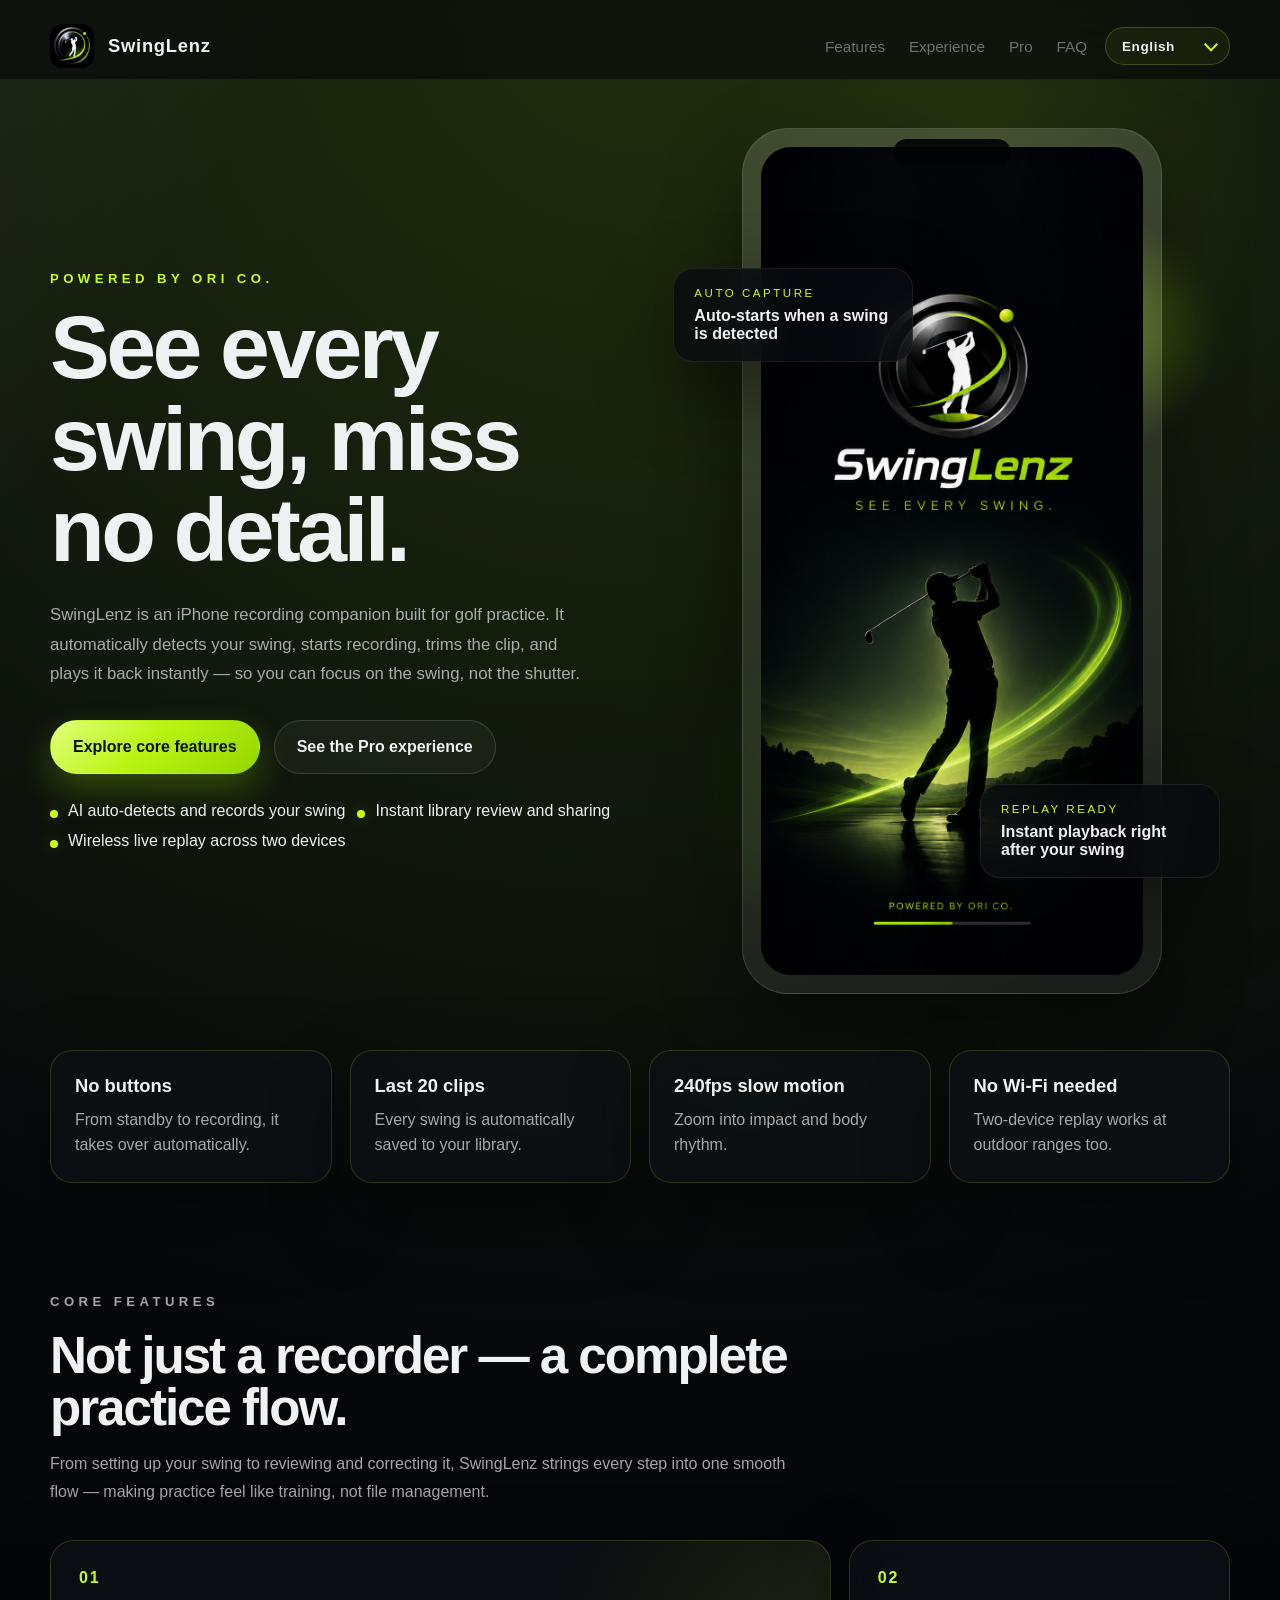
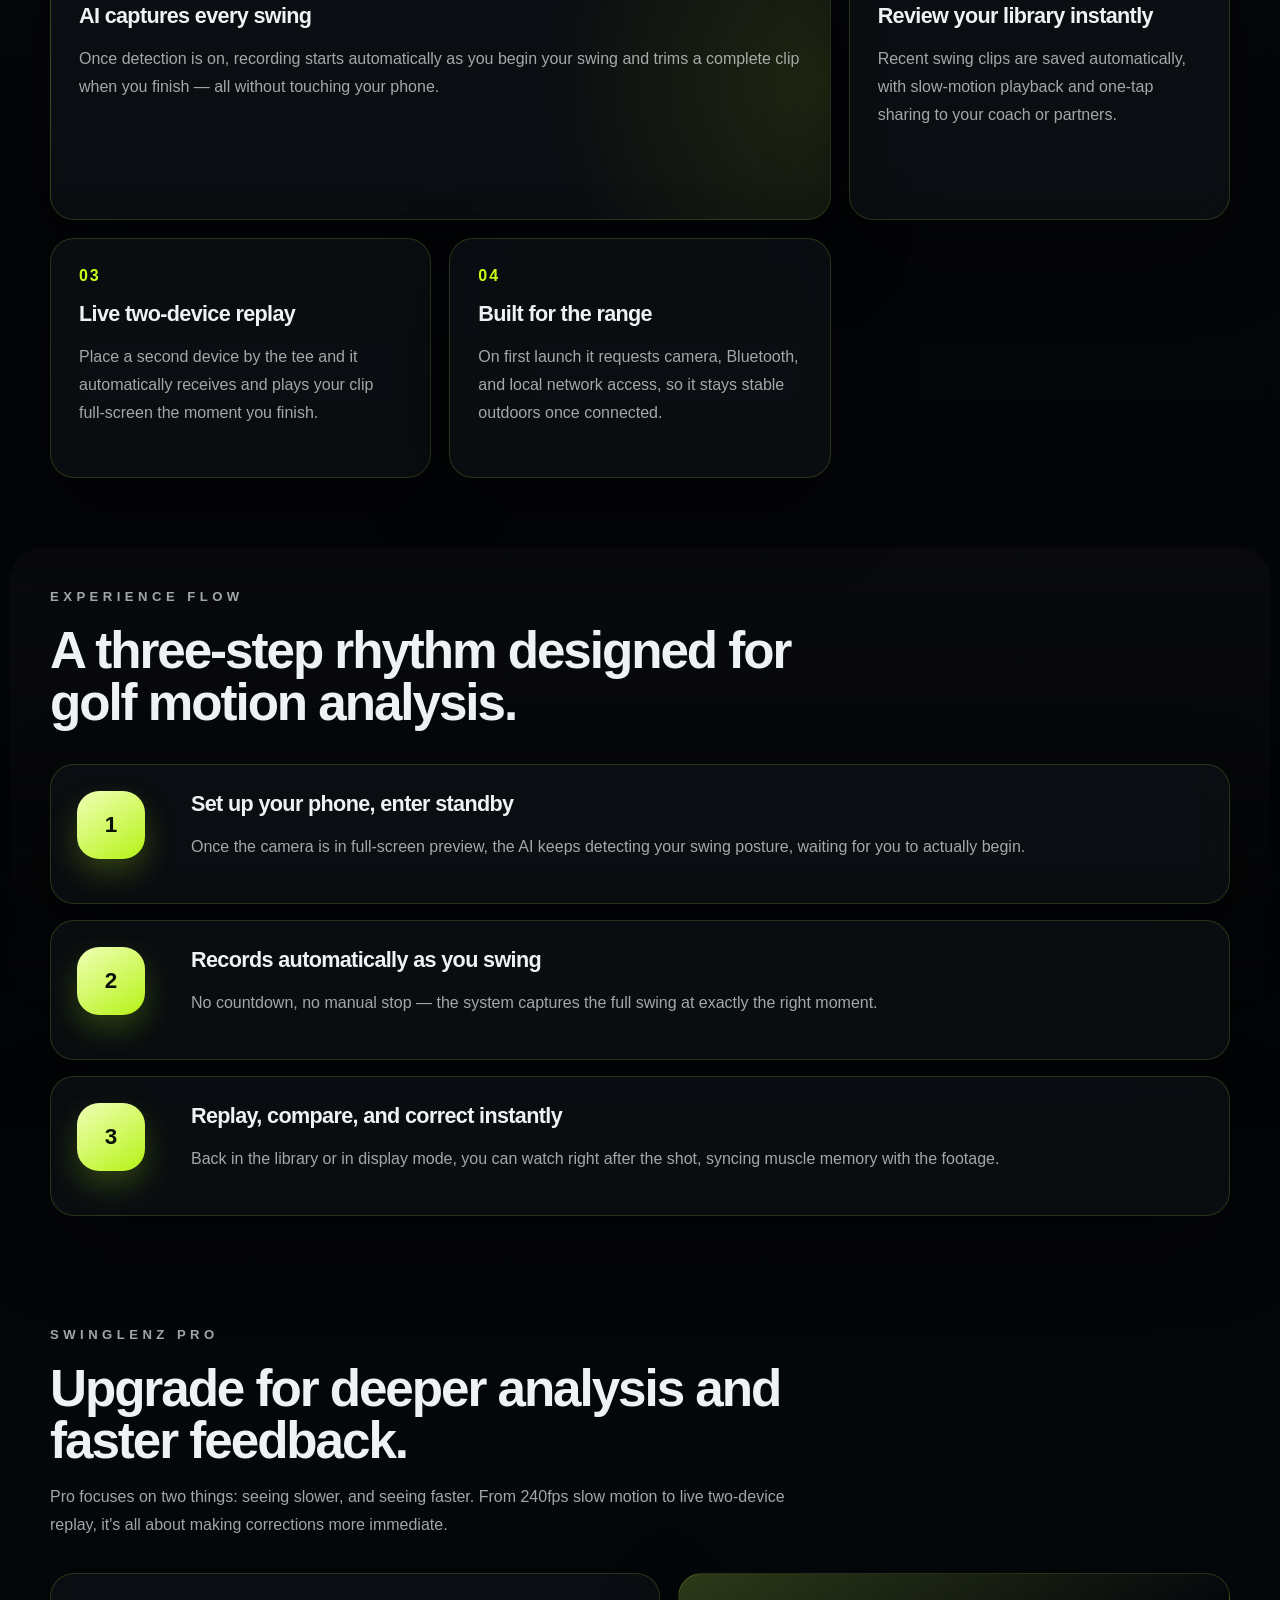
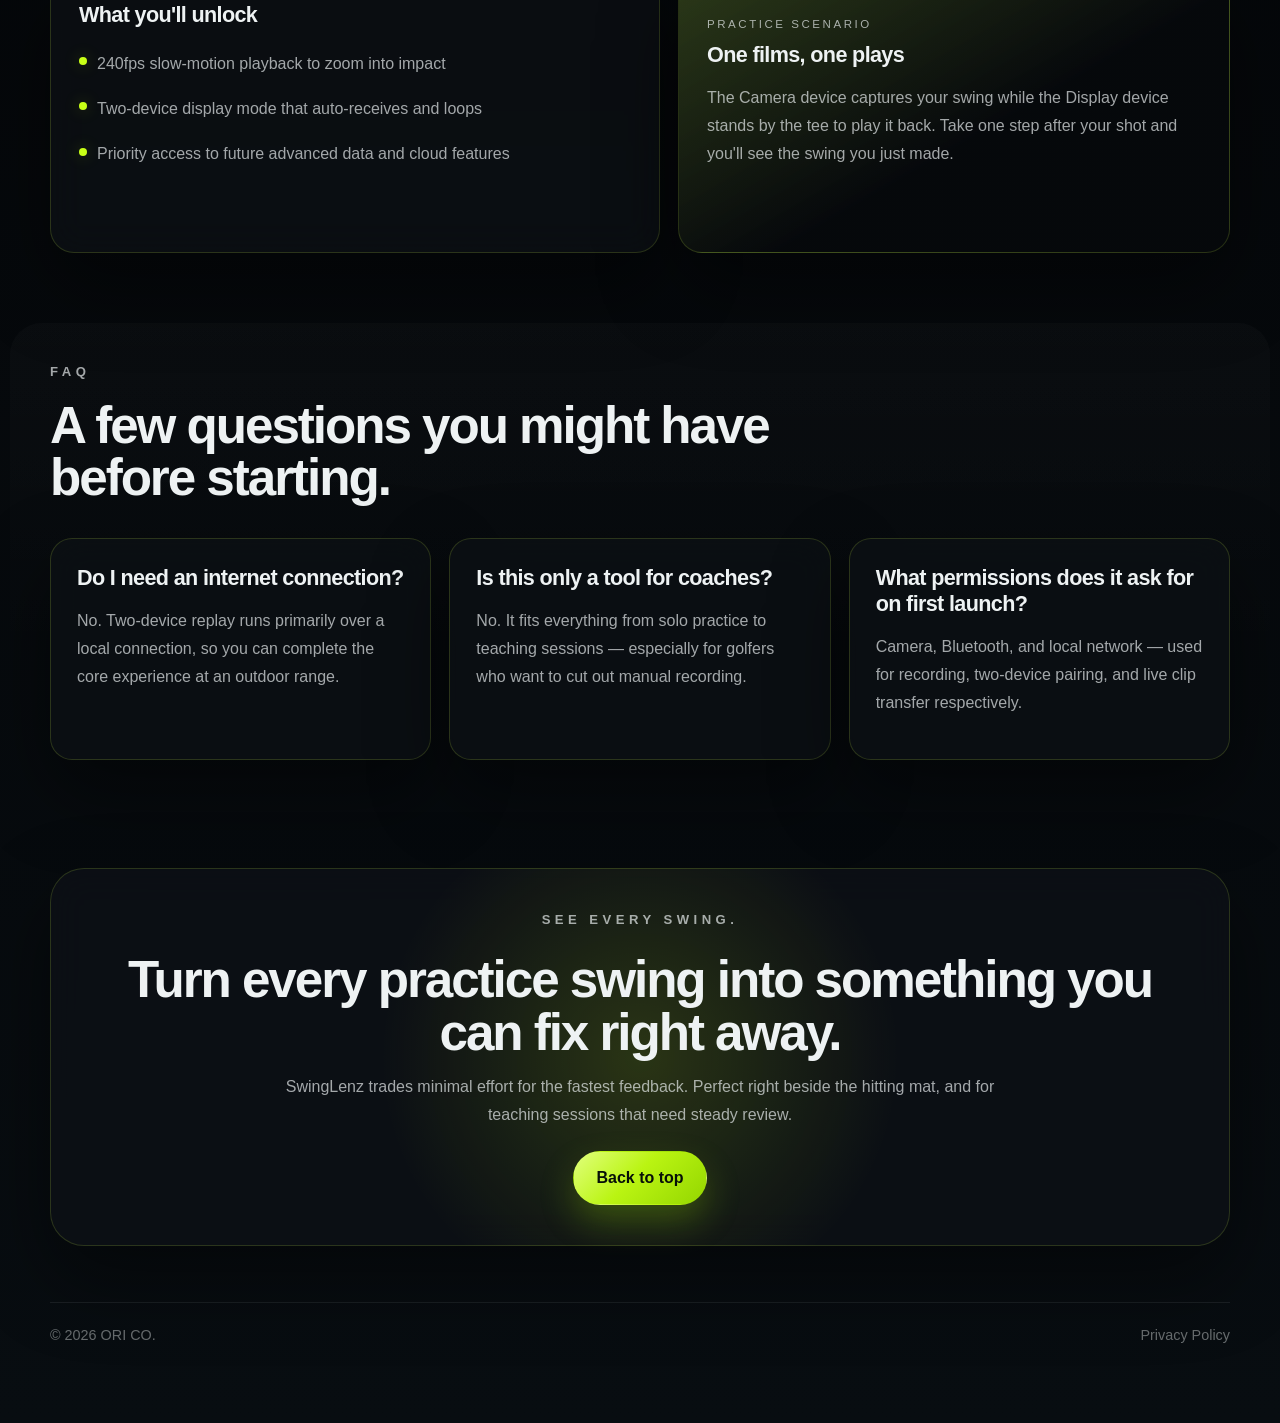
==== commit b93eea6f: "隱私政策頁面" ====
--- a/index.html
+++ b/index.html
@@ -226,6 +226,11 @@
           <a class="button button-primary" href="#top" data-i18n="cta.button">回到頂部</a>
         </section>
       </main>
+
+      <footer class="site-footer">
+        <span>© 2026 ORI CO.</span>
+        <a href="/privacy" data-i18n="footer.privacy">隱私權政策</a>
+      </footer>
     </div>
 
     <script src="i18n.js"></script>
--- a/styles.css
+++ b/styles.css
@@ -120,6 +120,20 @@
   align-items: center;
 }
 
+.back-link {
+  display: inline-flex;
+  align-items: center;
+  color: var(--muted);
+  font-size: 0.95rem;
+  font-weight: 600;
+  transition: color 180ms ease;
+}
+
+.back-link:hover,
+.back-link:focus-visible {
+  color: var(--text);
+}
+
 /* 自訂下拉箭頭 */
 .lang-select::after {
   content: "";
@@ -547,6 +561,134 @@
   margin: 0 auto 22px;
 }
 
+.site-footer {
+  display: flex;
+  flex-wrap: wrap;
+  justify-content: space-between;
+  align-items: center;
+  gap: 12px;
+  margin-top: 56px;
+  padding-top: 24px;
+  border-top: 1px solid rgba(255, 255, 255, 0.08);
+  color: var(--soft);
+  font-size: 0.9rem;
+}
+
+.site-footer a:hover,
+.site-footer a:focus-visible {
+  color: var(--text);
+}
+
+/* 隱私權政策等法律條文頁 */
+.legal h1 {
+  font-size: clamp(2.4rem, 5vw, 3.6rem);
+  letter-spacing: -0.04em;
+  margin: 0 0 14px;
+}
+
+.legal-meta {
+  color: var(--soft);
+  font-size: 0.9rem;
+  margin: 0 0 18px;
+}
+
+.legal-body {
+  max-width: 760px;
+  border: 1px solid var(--line);
+  background: var(--panel);
+  backdrop-filter: blur(18px);
+  box-shadow: var(--shadow);
+  border-radius: var(--radius-lg);
+  padding: 40px;
+}
+
+.legal-body h2 {
+  font-size: 1.3rem;
+  letter-spacing: -0.02em;
+  margin: 34px 0 12px;
+}
+
+.legal-body h2:first-child {
+  margin-top: 0;
+}
+
+.legal-body p,
+.legal-body li {
+  color: var(--muted);
+  line-height: 1.75;
+}
+
+.legal-body ul {
+  margin: 12px 0 0;
+  padding-left: 22px;
+  display: grid;
+  gap: 8px;
+}
+
+.legal-body strong {
+  color: var(--text);
+}
+
+.legal-body a {
+  color: var(--accent);
+  text-decoration: underline;
+  text-underline-offset: 3px;
+}
+
+.table-wrap {
+  margin: 16px 0 4px;
+  overflow-x: auto;
+  border-radius: var(--radius-md);
+  border: 1px solid var(--line);
+}
+
+.legal-body table {
+  width: 100%;
+  border-collapse: collapse;
+  font-size: 0.92rem;
+  min-width: 520px;
+}
+
+.legal-body th,
+.legal-body td {
+  padding: 12px 14px;
+  text-align: left;
+  vertical-align: top;
+  border-bottom: 1px solid rgba(255, 255, 255, 0.08);
+  border-right: 1px solid rgba(255, 255, 255, 0.06);
+}
+
+.legal-body th:last-child,
+.legal-body td:last-child {
+  border-right: none;
+}
+
+.legal-body tbody tr:last-child td {
+  border-bottom: none;
+}
+
+.legal-body thead th {
+  color: var(--text);
+  background: rgba(200, 255, 23, 0.06);
+  font-weight: 700;
+  letter-spacing: 0.02em;
+}
+
+.legal-body tbody td {
+  color: var(--muted);
+  line-height: 1.65;
+}
+
+.legal-body tbody td:first-child {
+  color: var(--text);
+  font-weight: 600;
+  white-space: nowrap;
+}
+
+.legal-back {
+  margin-top: 34px;
+}
+
 @media (max-width: 1100px) {
   .hero {
     grid-template-columns: 1fr;
@@ -828,6 +970,15 @@
     text-align: center;
   }
 
+  .legal .section-heading {
+    text-align: left;
+  }
+
+  .legal-body {
+    padding: 24px 20px;
+    border-radius: 22px;
+  }
+
   .section h2,
   .cta-banner h2 {
     font-size: clamp(1.9rem, 9vw, 2.7rem);
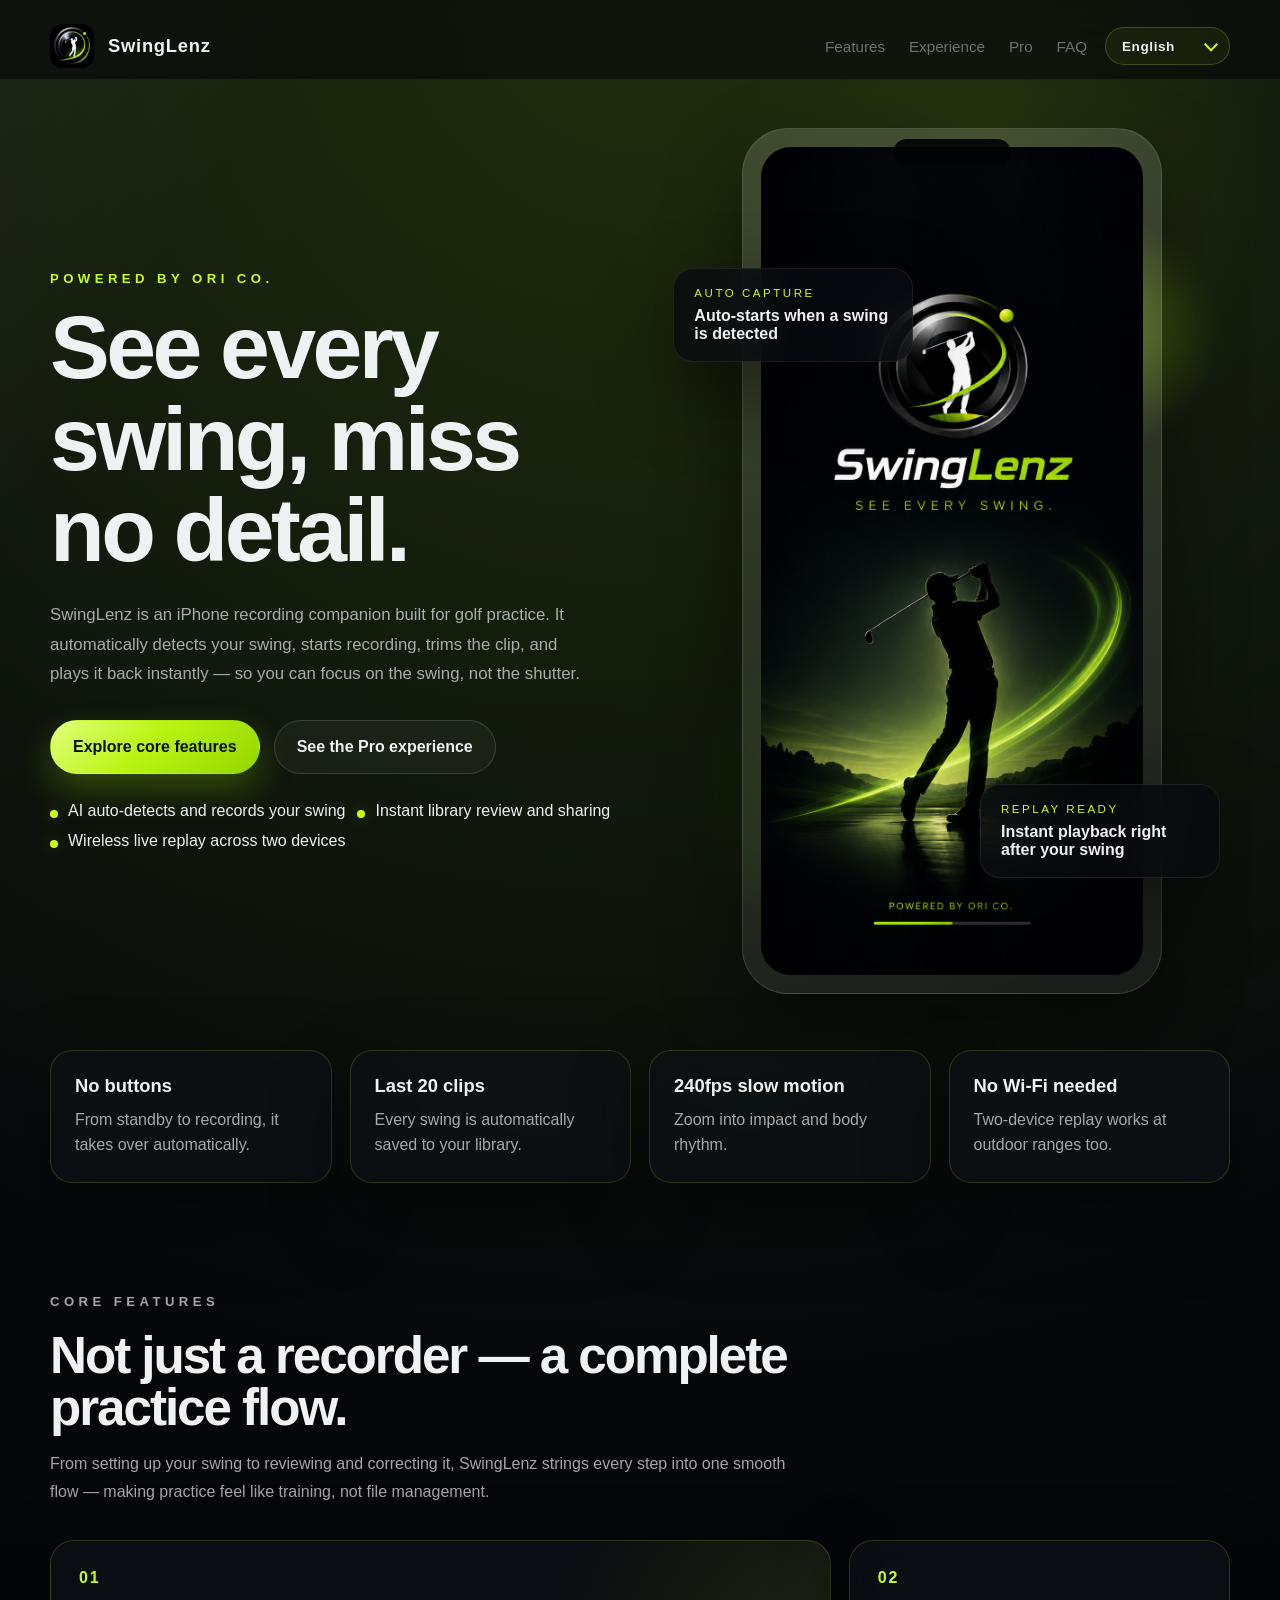
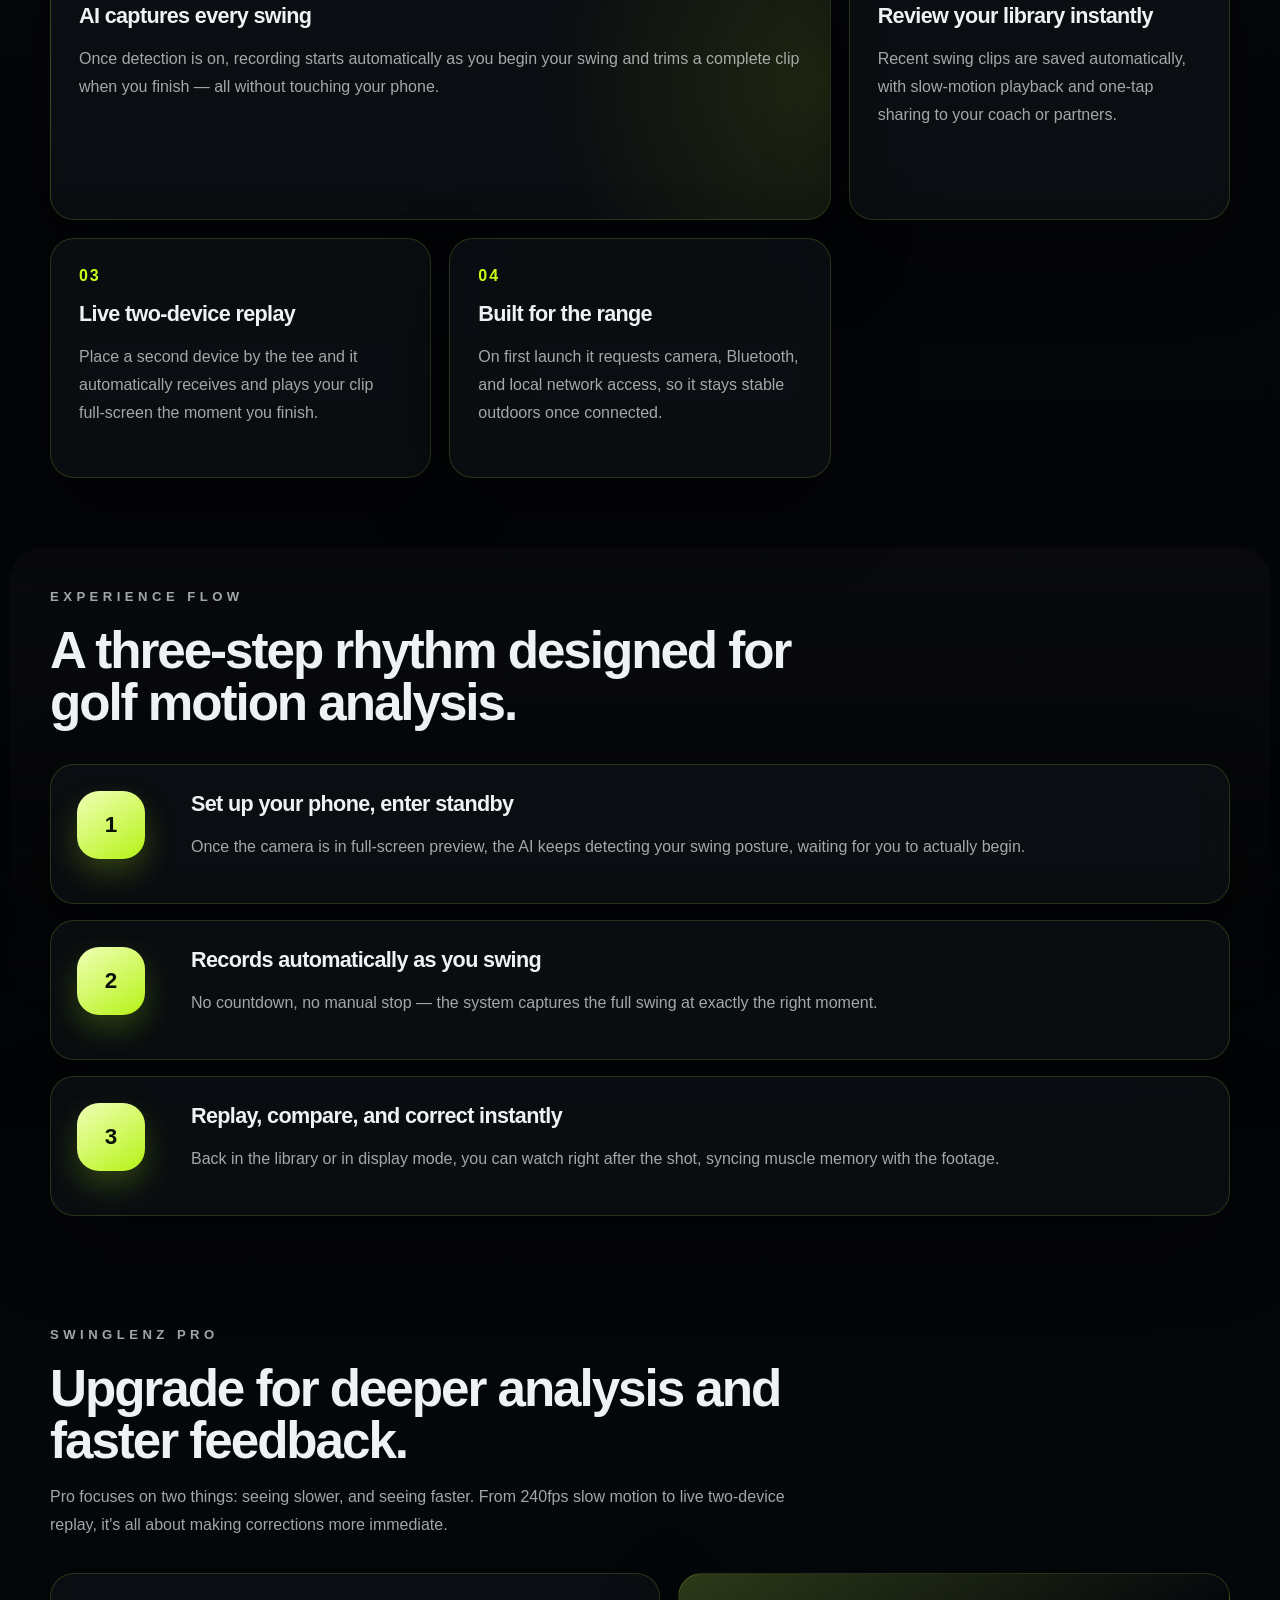
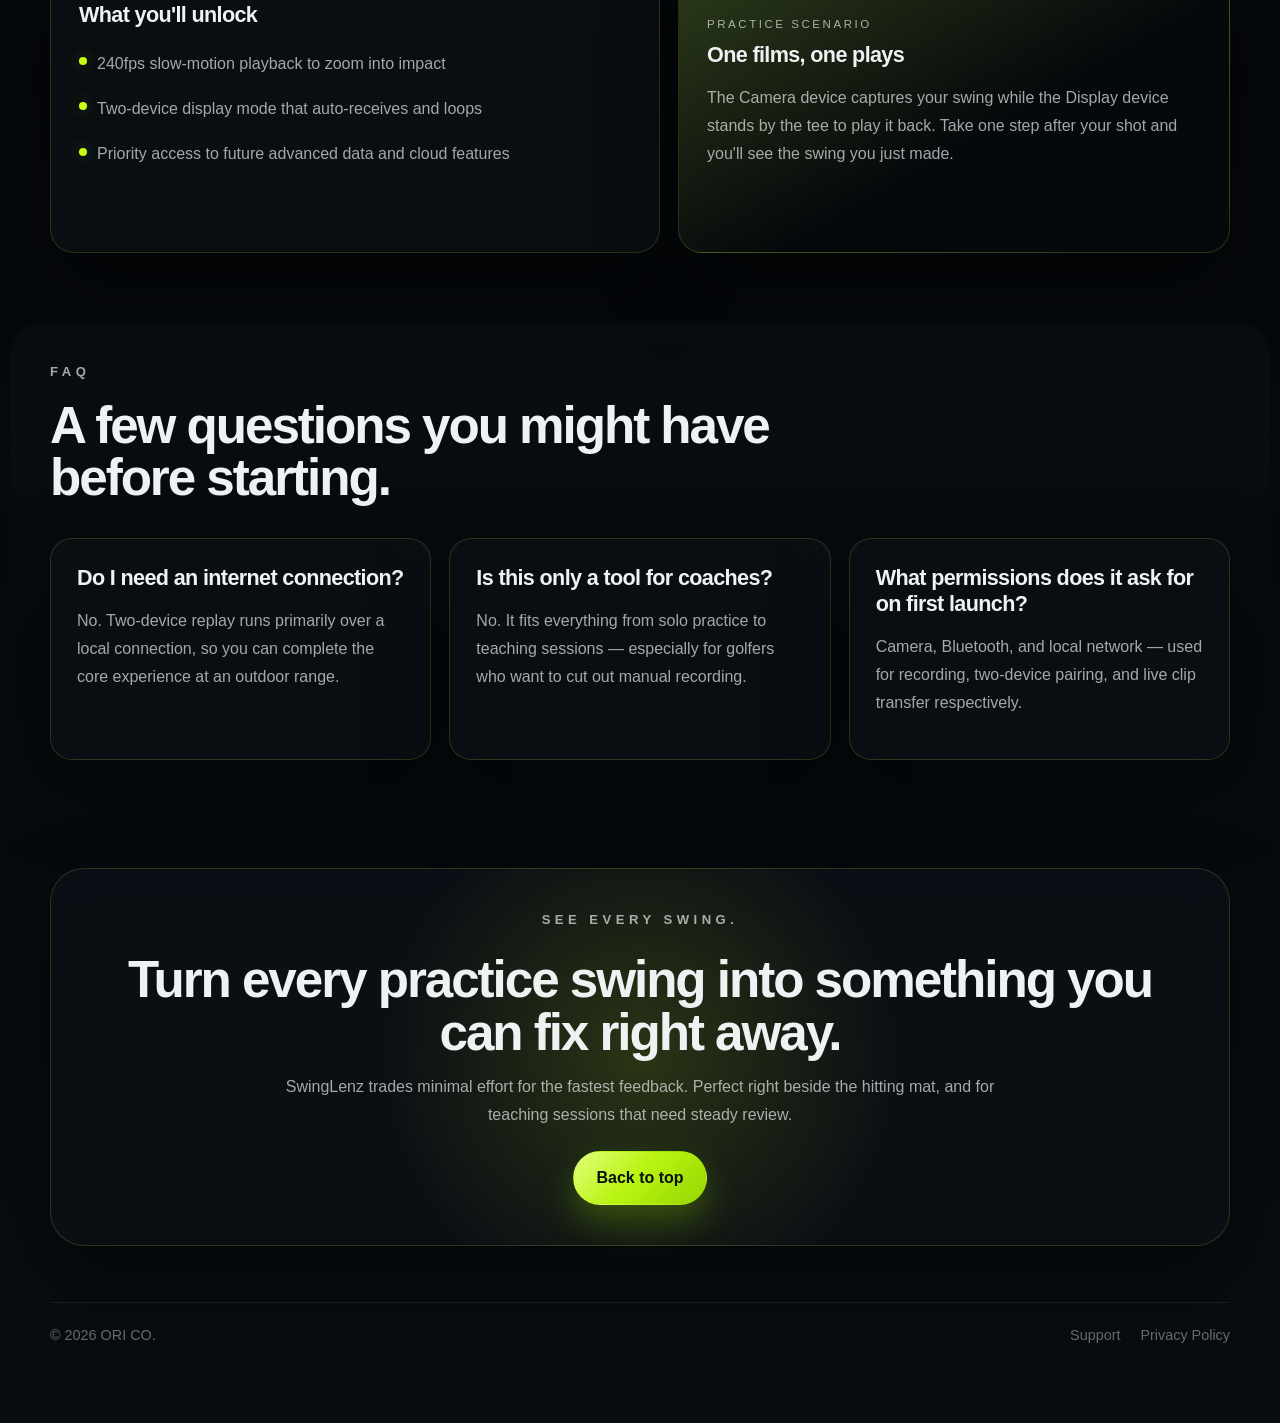
==== commit ffc775bd: "support" ====
--- a/index.html
+++ b/index.html
@@ -229,7 +229,10 @@
 
       <footer class="site-footer">
         <span>© 2026 ORI CO.</span>
-        <a href="/privacy" data-i18n="footer.privacy">隱私權政策</a>
+        <span class="footer-links">
+          <a href="/support" data-i18n="footer.support">支援</a>
+          <a href="/privacy" data-i18n="footer.privacy">隱私權政策</a>
+        </span>
       </footer>
     </div>
 
--- a/styles.css
+++ b/styles.css
@@ -574,16 +574,26 @@
   font-size: 0.9rem;
 }
 
+.footer-links {
+  display: inline-flex;
+  gap: 20px;
+}
+
 .site-footer a:hover,
 .site-footer a:focus-visible {
   color: var(--text);
 }
 
 /* 隱私權政策等法律條文頁 */
+.legal .eyebrow {
+  margin-bottom: 18px;
+}
+
 .legal h1 {
   font-size: clamp(2.4rem, 5vw, 3.6rem);
-  letter-spacing: -0.04em;
-  margin: 0 0 14px;
+  line-height: 1.12;
+  letter-spacing: -0.02em;
+  margin: 2px 0 16px;
 }
 
 .legal-meta {
@@ -685,8 +695,74 @@
   white-space: nowrap;
 }
 
+/* 精簡標頭（隱私／支援等內頁，只有品牌與返回連結） */
+.minimal-header {
+  align-items: center;
+}
+
+/* 支援頁：統一內容寬度與節奏的單欄閱讀版面 */
+.support-page {
+  padding-top: 72px;
+}
+
+.support-page .section-heading,
+.support-page .legal-body,
+.support-page .support-subhead,
+.support-page .support-faq,
+.support-page .legal-back {
+  width: 100%;
+  max-width: 860px;
+}
+
+.support-page .legal-body {
+  padding: 32px 36px;
+}
+
+/* 用 .support-page 提高 specificity，避免被 .section h2 的字級/行高蓋掉 */
+.support-page .support-subhead {
+  margin: 56px 0 20px;
+  font-size: clamp(1.6rem, 3vw, 2.1rem);
+  line-height: 1.18;
+  letter-spacing: -0.03em;
+}
+
+.support-email {
+  display: inline-block;
+  font-size: 1.25rem;
+  font-weight: 700;
+  color: var(--accent);
+  text-decoration: none;
+  word-break: break-word;
+}
+
+.support-email:hover,
+.support-email:focus-visible {
+  text-decoration: underline;
+  text-underline-offset: 4px;
+}
+
+/* FAQ：桌面兩欄，並讓等高卡片內文留白一致 */
+.support-faq {
+  margin-top: 0;
+  grid-template-columns: repeat(2, minmax(0, 1fr));
+  gap: 16px;
+}
+
+.support-faq article {
+  display: flex;
+  flex-direction: column;
+}
+
+.support-faq article p {
+  margin-top: 10px;
+}
+
 .legal-back {
-  margin-top: 34px;
+  margin-top: 36px;
+}
+
+.legal-back .button {
+  width: auto;
 }
 
 @media (max-width: 1100px) {
@@ -979,6 +1055,51 @@
     border-radius: 22px;
   }
 
+  /* 精簡標頭：手機上仍維持品牌與返回連結同一列 */
+  .minimal-header {
+    flex-direction: row;
+    align-items: center;
+    justify-content: space-between;
+    gap: 12px;
+    padding: 16px 0 10px;
+  }
+
+  .minimal-header .header-actions {
+    flex: 0 0 auto;
+    align-items: center;
+  }
+
+  .minimal-header .back-link {
+    white-space: nowrap;
+    padding: 8px 14px;
+    border: 1px solid rgba(255, 255, 255, 0.12);
+    border-radius: 999px;
+    background: rgba(255, 255, 255, 0.04);
+    color: var(--text);
+    font-size: 0.85rem;
+  }
+
+  /* 支援頁手機調校 */
+  .support-page {
+    padding-top: 40px;
+  }
+
+  .support-page .legal-body {
+    padding: 22px 20px;
+  }
+
+  .support-page .support-subhead {
+    margin: 38px 0 14px;
+  }
+
+  .support-email {
+    font-size: 1.1rem;
+  }
+
+  .support-faq {
+    gap: 14px;
+  }
+
   .section h2,
   .cta-banner h2 {
     font-size: clamp(1.9rem, 9vw, 2.7rem);
